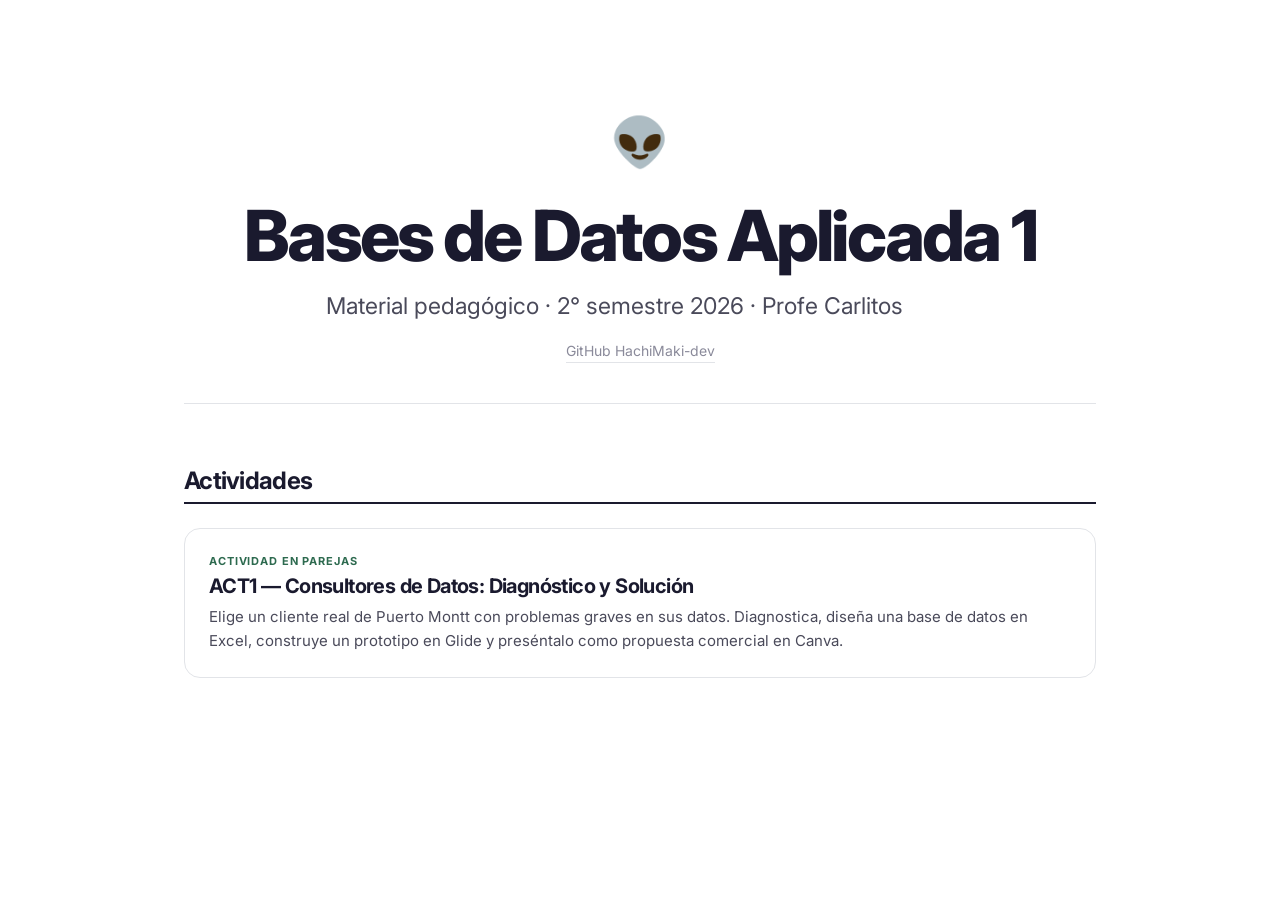
==== index.html @ 8f4d3ff5 "plataforma" ====
<!DOCTYPE html>
<html lang="es">
<head>
  <meta charset="UTF-8">
  <meta name="viewport" content="width=device-width, initial-scale=1.0">
  <title>Plataforma Docente — Bases de Datos Aplicada 1 · Profe Carlitos</title>
  <meta name="description" content="Material pedagógico para Bases de Datos Aplicada 1 — Profe Carlitos (HachiMaki-dev)">
  <link rel="stylesheet" href="shared/fonts.css">
  <link rel="stylesheet" href="shared/styles.css">
</head>
<body>
  <div class="portal-container">
    <header class="portal-header">
      <div class="alien">👽</div>
      <h1>Bases de Datos Aplicada 1</h1>
      <p class="lead">Material pedagógico · 2° semestre 2026 · Profe Carlitos</p>
      <div class="portal-links">
        <a href="https://github.com/hachimaki-dev" target="_blank">GitHub HachiMaki-dev</a>
      </div>
    </header>

    <section class="unit-section">
      <h2>Actividades</h2>

      <a href="contenidos/actividades/ACT1_Consultores_de_Datos.html" class="content-card">
        <div class="cc-type guia">Actividad en parejas</div>
        <h3>ACT1 — Consultores de Datos: Diagnóstico y Solución</h3>
        <p>Elige un cliente real de Puerto Montt con problemas graves en sus datos. Diagnostica, diseña una base de datos en Excel, construye un prototipo en Glide y preséntalo como propuesta comercial en Canva.</p>
      </a>
    </section>
  </div>
</body>
</html>
---- shared/fonts.css ----
/* ==========================================================
   FONTS — Plataforma Docente · Profe Carlitos
   Tipografía Inter desde Google Fonts.
   Importar este archivo ANTES de styles.css.
   ========================================================== */

@import url('https://fonts.googleapis.com/css2?family=Inter:wght@400;500;600;700;800;900&display=swap');
@import url('https://fonts.googleapis.com/css2?family=JetBrains+Mono:wght@400;500;700&display=swap');
---- shared/styles.css ----
/* ==========================================================
   DESIGN SYSTEM — Plataforma Docente · Profe Carlitos
   
   Paleta: fondo blanco, texto negro, acentos pastel.
   Este archivo define TODOS los tokens y componentes
   reutilizables del proyecto.
   ========================================================== */

/* --- TOKENS ------------------------------------------------ */
:root {
  /* Colores base */
  --bg:       #FFFFFF;
  --bg-soft:  #F8F9FA;
  --bg-muted: #F1F3F5;
  --ink:      #1A1A2E;
  --ink-soft: #4A4A5A;
  --ink-muted:#8A8A9A;
  --line:     #E2E4E8;

  /* Pastel accent palette */
  --pastel-lavanda:  #E8E0F0;
  --pastel-menta:    #D4EDDA;
  --pastel-durazno:  #FCE4CC;
  --pastel-celeste:  #D6EAF8;
  --pastel-rosa:     #F5D5E0;
  --pastel-amarillo: #FFF9DB;

  /* Accent darks (for text on pastel backgrounds) */
  --accent-lavanda:  #6C5B8A;
  --accent-menta:    #2D6A4F;
  --accent-durazno:  #A0522D;
  --accent-celeste:  #2471A3;
  --accent-rosa:     #A0415D;
  --accent-amarillo: #8B7E00;

  /* Feedback */
  --correct:     #D4EDDA;
  --correct-ink: #155724;
  --incorrect:   #F8D7DA;
  --incorrect-ink:#721C24;
  --hint-bg:     #FFF9DB;
  --hint-ink:    #856404;

  /* DUA levels */
  --level-base:       #D4EDDA;
  --level-base-ink:   #155724;
  --level-inter:      #D6EAF8;
  --level-inter-ink:  #1A5276;
  --level-avanzado:      #E8E0F0;
  --level-avanzado-ink:  #4A235A;

  /* Typography */
  --font-body: 'Inter', system-ui, -apple-system, sans-serif;
  --font-mono: 'JetBrains Mono', 'SFMono-Regular', Consolas, monospace;

  /* Spacing scale */
  --sp-xs: 4px;
  --sp-sm: 8px;
  --sp-md: 16px;
  --sp-lg: 24px;
  --sp-xl: 40px;
  --sp-2xl: 64px;

  /* Radii */
  --radius-sm: 6px;
  --radius-md: 12px;
  --radius-lg: 16px;
  --radius-xl: 20px;
}

/* --- RESET ------------------------------------------------- */
*, *::before, *::after { box-sizing: border-box; }
html, body { margin: 0; padding: 0; }
body {
  font-family: var(--font-body);
  background: var(--bg);
  color: var(--ink);
  line-height: 1.6;
  -webkit-font-smoothing: antialiased;
}

/* --- TYPOGRAPHY -------------------------------------------- */
h1, h2, h3, h4 { margin: 0 0 var(--sp-md); line-height: 1.1; letter-spacing: -0.03em; }
h1 { font-size: clamp(38px, 5.5vw, 72px); font-weight: 800; letter-spacing: -0.04em; }
h2 { font-size: clamp(30px, 4vw, 54px); font-weight: 700; }
h3 { font-size: clamp(22px, 2.5vw, 32px); font-weight: 700; }
h4 { font-size: 20px; font-weight: 700; }
p { margin: 0 0 var(--sp-md); max-width: 880px; }
li { max-width: 880px; }

.lead {
  font-size: clamp(19px, 1.8vw, 26px);
  line-height: 1.45;
  color: var(--ink-soft);
  max-width: 860px;
}

.small { font-size: 14px !important; color: var(--ink-muted) !important; }

code {
  font-family: var(--font-mono);
  font-size: 0.9em;
  background: var(--bg-muted);
  padding: 2px 6px;
  border-radius: var(--radius-sm);
}

/* --- SLIDE LAYOUT ------------------------------------------ */
.app { height: 100vh; display: flex; flex-direction: column; overflow: hidden; }

.topbar {
  height: 64px;
  border-bottom: 1px solid var(--line);
  background: rgba(255,255,255,0.96);
  display: flex;
  align-items: center;
  justify-content: space-between;
  padding: 0 32px;
  position: relative;
  z-index: 10;
  backdrop-filter: blur(8px);
}

.topbar-brand {
  font-size: 13px;
  font-weight: 800;
  letter-spacing: 0.08em;
  text-transform: uppercase;
  display: flex;
  align-items: center;
  gap: 8px;
}

.topbar-brand .alien { font-size: 20px; }

.topbar-counter {
  font-size: 13px;
  color: var(--ink-muted);
  font-weight: 600;
  font-variant-numeric: tabular-nums;
}

.progress-bar {
  position: absolute;
  left: 0;
  bottom: -1px;
  height: 3px;
  background: var(--ink);
  transition: width 0.35s ease;
  border-radius: 0 2px 2px 0;
}

/* --- SLIDES ------------------------------------------------ */
.slide-area { flex: 1; position: relative; overflow: hidden; }

.slide {
  height: 100%;
  width: 100%;
  padding: 48px 8vw 60px;
  display: flex;
  flex-direction: column;
  justify-content: center;
  overflow-y: auto;
  animation: fadeSlide 0.3s ease;
}

@keyframes fadeSlide {
  from { opacity: 0; transform: translateY(12px); }
  to   { opacity: 1; transform: translateY(0); }
}

.kicker {
  font-size: 13px;
  letter-spacing: 0.1em;
  text-transform: uppercase;
  color: var(--ink-muted);
  margin-bottom: var(--sp-md);
  font-weight: 700;
}

/* --- CONTROLS ---------------------------------------------- */
.controls-bar {
  height: 56px;
  border-top: 1px solid var(--line);
  background: var(--bg);
  display: flex;
  align-items: center;
  justify-content: center;
  gap: 12px;
  padding: 0 16px;
}

.btn {
  border: 1px solid var(--line);
  background: var(--bg);
  border-radius: var(--radius-sm);
  padding: 8px 16px;
  cursor: pointer;
  font-weight: 650;
  font-family: var(--font-body);
  font-size: 14px;
  transition: background 0.15s, border-color 0.15s;
  color: var(--ink);
}
.btn:hover { background: var(--bg-muted); border-color: #ccc; }
.btn:active { background: var(--bg-soft); }

.dots { display: flex; gap: 5px; margin: 0 8px; flex-wrap: wrap; justify-content: center; }
.dot {
  width: 8px; height: 8px;
  border-radius: 50%;
  background: var(--line);
  cursor: pointer;
  transition: background 0.2s, transform 0.2s;
}
.dot:hover { background: var(--ink-muted); transform: scale(1.3); }
.dot.active { background: var(--ink); transform: scale(1.2); }

/* --- CARDS ------------------------------------------------- */
.grid { display: grid; grid-template-columns: repeat(2, 1fr); gap: var(--sp-md); max-width: 1050px; }
.grid-3 { grid-template-columns: repeat(3, 1fr); }

.card {
  background: var(--bg);
  border: 1px solid var(--line);
  border-radius: var(--radius-lg);
  padding: var(--sp-lg);
  transition: box-shadow 0.2s;
}
.card:hover { box-shadow: 0 2px 12px rgba(0,0,0,0.06); }
.card strong { display: block; margin-bottom: var(--sp-sm); font-size: 17px; }
.card p { font-size: 16px; margin: 0; color: var(--ink-soft); }

/* Pastel card variants */
.card-lavanda  { background: var(--pastel-lavanda); border-color: transparent; }
.card-menta    { background: var(--pastel-menta); border-color: transparent; }
.card-durazno  { background: var(--pastel-durazno); border-color: transparent; }
.card-celeste  { background: var(--pastel-celeste); border-color: transparent; }
.card-rosa     { background: var(--pastel-rosa); border-color: transparent; }
.card-amarillo { background: var(--pastel-amarillo); border-color: transparent; }

/* --- CODE BLOCKS ------------------------------------------- */
.code-block {
  display: block;
  margin: var(--sp-md) 0;
  background: #1E1E2E;
  color: #CDD6F4;
  border-radius: var(--radius-md);
  padding: 20px 24px;
  font-family: var(--font-mono);
  font-size: 15px;
  line-height: 1.6;
  white-space: pre;
  overflow-x: auto;
  max-width: 1000px;
  tab-size: 4;
  position: relative;
}
.code-block code {
  font-family: inherit;
  background: none;
  padding: 0;
  font-size: inherit;
}
.code-block .lang-label {
  position: absolute;
  top: 8px;
  right: 12px;
  font-size: 11px;
  color: #7F849C;
  font-weight: 600;
  text-transform: uppercase;
  letter-spacing: 0.05em;
}

/* Highlight.js overrides for Catppuccin Mocha feel */
.code-block .hljs-keyword  { color: #CBA6F7; }
.code-block .hljs-type,
.code-block .hljs-built_in  { color: #F9E2AF; }
.code-block .hljs-string    { color: #A6E3A1; }
.code-block .hljs-number    { color: #FAB387; }
.code-block .hljs-comment   { color: #6C7086; font-style: italic; }
.code-block .hljs-title     { color: #89B4FA; }
.code-block .hljs-params    { color: #EBA0AC; }
.code-block .hljs-attr      { color: #89DCEB; }
.code-block .hljs-literal   { color: #FAB387; }

/* Inline highlight in code */
.hl { color: #F38BA8; font-weight: 700; }

/* --- RULE / CALLOUT ---------------------------------------- */
.rule {
  border-left: 3px solid var(--ink);
  padding: var(--sp-xs) 0 var(--sp-xs) var(--sp-lg);
  margin: var(--sp-md) 0;
  max-width: 880px;
}
.rule p { margin: 0; }

.callout {
  padding: var(--sp-md) var(--sp-lg);
  border-radius: var(--radius-md);
  margin: var(--sp-md) 0;
  max-width: 900px;
}
.callout-menta    { background: var(--pastel-menta); color: var(--accent-menta); }
.callout-celeste  { background: var(--pastel-celeste); color: var(--accent-celeste); }
.callout-durazno  { background: var(--pastel-durazno); color: var(--accent-durazno); }
.callout-lavanda  { background: var(--pastel-lavanda); color: var(--accent-lavanda); }
.callout-rosa     { background: var(--pastel-rosa); color: var(--accent-rosa); }
.callout-amarillo { background: var(--pastel-amarillo); color: var(--accent-amarillo); }

/* --- TAGS -------------------------------------------------- */
.tag {
  display: inline-block;
  border-radius: 999px;
  padding: 5px 12px;
  font-size: 12px;
  font-weight: 700;
  letter-spacing: 0.04em;
  margin: 3px 3px 3px 0;
}
.tag-base     { background: var(--level-base); color: var(--level-base-ink); }
.tag-inter    { background: var(--level-inter); color: var(--level-inter-ink); }
.tag-avanzado { background: var(--level-avanzado); color: var(--level-avanzado-ink); }

/* --- EXERCISE LAYOUT --------------------------------------- */
.exercise {
  display: grid;
  grid-template-columns: 120px 1fr;
  gap: var(--sp-lg);
  max-width: 1000px;
  align-items: start;
}
.exercise-num {
  font-size: 56px;
  font-weight: 900;
  letter-spacing: -0.05em;
  color: var(--ink);
}

/* --- ACTIVITY COMPONENTS ----------------------------------- */
.activity-container {
  max-width: 900px;
  margin: var(--sp-md) 0;
}

.question-block {
  background: var(--bg);
  border: 1px solid var(--line);
  border-radius: var(--radius-lg);
  padding: var(--sp-lg);
  margin-bottom: var(--sp-md);
  transition: border-color 0.3s;
}
.question-block.correct { border-color: var(--correct-ink); background: var(--correct); }
.question-block.incorrect { border-color: var(--incorrect-ink); background: var(--incorrect); }

.question-block p { font-size: 16px; margin: 0 0 var(--sp-sm); }
.question-block .q-label {
  font-weight: 700;
  font-size: 14px;
  color: var(--ink-muted);
  margin-bottom: var(--sp-sm);
  display: block;
}

/* Option buttons */
.option-list { list-style: none; padding: 0; margin: var(--sp-sm) 0; }
.option-item {
  display: flex;
  align-items: center;
  gap: var(--sp-sm);
  padding: 10px 14px;
  margin-bottom: 6px;
  border: 1px solid var(--line);
  border-radius: var(--radius-sm);
  cursor: pointer;
  font-size: 15px;
  transition: background 0.15s, border-color 0.15s;
}
.option-item:hover { background: var(--bg-muted); }
.option-item.selected { border-color: var(--ink); background: var(--bg-soft); font-weight: 600; }
.option-item.correct-answer { border-color: var(--correct-ink); background: var(--correct); }
.option-item.wrong-answer { border-color: var(--incorrect-ink); background: var(--incorrect); }

/* Feedback */
.feedback {
  padding: var(--sp-sm) var(--sp-md);
  border-radius: var(--radius-sm);
  font-size: 14px;
  font-weight: 500;
  margin-top: var(--sp-sm);
  display: none;
}
.feedback.show { display: block; }
.feedback.correct { background: var(--correct); color: var(--correct-ink); }
.feedback.incorrect { background: var(--incorrect); color: var(--incorrect-ink); }

/* Hint button */
.hint-btn {
  background: var(--hint-bg);
  color: var(--hint-ink);
  border: 1px solid #FCEDB5;
  border-radius: var(--radius-sm);
  padding: 6px 14px;
  font-size: 13px;
  font-weight: 600;
  cursor: pointer;
  font-family: var(--font-body);
  margin-top: var(--sp-sm);
}
.hint-btn:hover { background: #FEF3C7; }

.hint-text {
  padding: var(--sp-sm) var(--sp-md);
  background: var(--hint-bg);
  border-radius: var(--radius-sm);
  font-size: 14px;
  color: var(--hint-ink);
  margin-top: var(--sp-sm);
  display: none;
}
.hint-text.show { display: block; }

/* Check button */
.check-btn {
  background: var(--ink);
  color: var(--bg);
  border: none;
  border-radius: var(--radius-sm);
  padding: 10px 20px;
  font-size: 14px;
  font-weight: 700;
  cursor: pointer;
  font-family: var(--font-body);
  margin-top: var(--sp-md);
  transition: opacity 0.15s;
}
.check-btn:hover { opacity: 0.85; }
.check-btn:disabled { opacity: 0.4; cursor: default; }

/* --- MATCHING / PAREADOS ----------------------------------- */
.matching-container { max-width: 900px; }
.matching-grid {
  display: grid;
  grid-template-columns: 1fr 1fr;
  gap: var(--sp-md);
}
.matching-item {
  padding: 12px 16px;
  border: 1px solid var(--line);
  border-radius: var(--radius-sm);
  font-size: 15px;
  cursor: pointer;
  transition: background 0.15s, border-color 0.15s;
  text-align: center;
}
.matching-item:hover { background: var(--bg-muted); }
.matching-item.selected { border-color: var(--ink); background: var(--pastel-celeste); font-weight: 600; }
.matching-item.matched { background: var(--correct); border-color: var(--correct-ink); cursor: default; }
.matching-item.wrong { background: var(--incorrect); border-color: var(--incorrect-ink); }

/* --- CODE FILL / COMPLETE ---------------------------------- */
.code-fill {
  background: #1E1E2E;
  border-radius: var(--radius-md);
  padding: 20px 24px;
  font-family: var(--font-mono);
  font-size: 15px;
  line-height: 1.6;
  color: #CDD6F4;
  max-width: 1000px;
  margin: var(--sp-md) 0;
  white-space: pre;
  overflow-x: auto;
}
.code-fill input {
  font-family: var(--font-mono);
  font-size: 14px;
  background: #313244;
  color: #F38BA8;
  border: 1px dashed #585B70;
  border-radius: 4px;
  padding: 2px 8px;
  min-width: 120px;
  outline: none;
}
.code-fill input:focus { border-color: #89B4FA; background: #45475A; }
.code-fill input.correct { border-color: #A6E3A1; color: #A6E3A1; background: #1E3A2F; }
.code-fill input.incorrect { border-color: #F38BA8; color: #F38BA8; background: #3A1E2E; }

/* --- WORD SEARCH (SOPA DE LETRAS) -------------------------- */
.wordsearch-grid {
  display: inline-grid;
  gap: 2px;
  background: var(--bg-muted);
  border-radius: var(--radius-md);
  padding: var(--sp-sm);
}
.ws-cell {
  width: 38px;
  height: 38px;
  display: flex;
  align-items: center;
  justify-content: center;
  font-family: var(--font-mono);
  font-size: 16px;
  font-weight: 600;
  background: var(--bg);
  border-radius: 4px;
  cursor: pointer;
  user-select: none;
  transition: background 0.12s, color 0.12s;
}
.ws-cell:hover { background: var(--pastel-celeste); }
.ws-cell.selected { background: var(--pastel-lavanda); color: var(--accent-lavanda); }
.ws-cell.found { background: var(--pastel-menta); color: var(--accent-menta); font-weight: 800; }

.ws-wordlist {
  display: flex;
  flex-wrap: wrap;
  gap: var(--sp-sm);
  margin-top: var(--sp-md);
}
.ws-word {
  padding: 4px 12px;
  border-radius: 999px;
  font-size: 14px;
  font-weight: 600;
  background: var(--bg-muted);
  color: var(--ink-soft);
}
.ws-word.found {
  background: var(--pastel-menta);
  color: var(--accent-menta);
  text-decoration: line-through;
}

/* --- CROSSWORD (CRUCIGRAMA) -------------------------------- */
.crossword-grid {
  display: inline-grid;
  gap: 2px;
  background: var(--ink);
  padding: 2px;
  border-radius: var(--radius-sm);
}
.cw-cell {
  width: 36px;
  height: 36px;
  position: relative;
}
.cw-cell input {
  width: 100%;
  height: 100%;
  text-align: center;
  font-family: var(--font-mono);
  font-size: 16px;
  font-weight: 700;
  text-transform: uppercase;
  border: none;
  outline: none;
  background: var(--bg);
}
.cw-cell input:focus { background: var(--pastel-celeste); }
.cw-cell input.correct { background: var(--pastel-menta); }
.cw-cell input.incorrect { background: var(--pastel-rosa); }
.cw-cell .cw-number {
  position: absolute;
  top: 1px;
  left: 3px;
  font-size: 9px;
  font-weight: 700;
  color: var(--ink-muted);
  pointer-events: none;
}
.cw-black { background: var(--ink); }

.cw-clues {
  display: grid;
  grid-template-columns: 1fr 1fr;
  gap: var(--sp-lg);
  margin-top: var(--sp-md);
  max-width: 900px;
}
.cw-clues h4 { font-size: 16px; margin-bottom: var(--sp-sm); }
.cw-clue {
  font-size: 14px;
  margin-bottom: 6px;
  color: var(--ink-soft);
}
.cw-clue strong { color: var(--ink); }

/* --- SCORE / SUMMARY --------------------------------------- */
.score-bar {
  background: var(--bg-muted);
  border-radius: var(--radius-md);
  padding: var(--sp-md) var(--sp-lg);
  margin: var(--sp-lg) 0;
  max-width: 600px;
  display: flex;
  align-items: center;
  gap: var(--sp-lg);
}
.score-number {
  font-size: 42px;
  font-weight: 900;
  letter-spacing: -0.04em;
}
.score-label {
  font-size: 15px;
  color: var(--ink-soft);
}

/* --- RESPONSIVE -------------------------------------------- */
@media (max-width: 760px) {
  .topbar { padding: 0 16px; }
  .slide { padding: 32px 20px 44px; }
  .grid { grid-template-columns: 1fr; }
  .grid-3 { grid-template-columns: 1fr; }
  .exercise { grid-template-columns: 1fr; gap: var(--sp-xs); }
  .exercise-num { font-size: 40px; }
  .code-block { font-size: 13px; padding: 14px 16px; }
  .matching-grid { grid-template-columns: 1fr; }
  .cw-clues { grid-template-columns: 1fr; }
  .ws-cell { width: 32px; height: 32px; font-size: 14px; }
}

/* --- PORTAL (index.html) ----------------------------------- */
.portal-container {
  max-width: 960px;
  margin: 0 auto;
  padding: var(--sp-xl) var(--sp-lg);
}
.portal-header {
  text-align: center;
  margin-bottom: var(--sp-2xl);
  padding: var(--sp-2xl) 0 var(--sp-xl);
  border-bottom: 1px solid var(--line);
}
.portal-header .alien { font-size: 48px; }
.portal-header h1 { margin-top: var(--sp-md); }
.portal-links {
  display: flex;
  gap: var(--sp-sm);
  justify-content: center;
  margin-top: var(--sp-md);
}
.portal-links a {
  color: var(--ink-muted);
  font-size: 14px;
  text-decoration: none;
  border-bottom: 1px solid var(--line);
}
.portal-links a:hover { color: var(--ink); border-color: var(--ink); }

.unit-section {
  margin-bottom: var(--sp-2xl);
}
.unit-section h2 {
  font-size: 24px;
  margin-bottom: var(--sp-lg);
  padding-bottom: var(--sp-sm);
  border-bottom: 2px solid var(--ink);
}

.content-card {
  display: block;
  text-decoration: none;
  color: var(--ink);
  background: var(--bg);
  border: 1px solid var(--line);
  border-radius: var(--radius-lg);
  padding: var(--sp-lg);
  margin-bottom: var(--sp-md);
  transition: box-shadow 0.2s, border-color 0.2s, transform 0.15s;
}
.content-card:hover {
  box-shadow: 0 4px 16px rgba(0,0,0,0.08);
  border-color: #ccc;
  transform: translateY(-2px);
}
.content-card .cc-type {
  font-size: 11px;
  font-weight: 700;
  text-transform: uppercase;
  letter-spacing: 0.08em;
  margin-bottom: var(--sp-xs);
}
.content-card .cc-type.ppt { color: var(--accent-lavanda); }
.content-card .cc-type.guia { color: var(--accent-menta); }
.content-card .cc-type.ejercicio { color: var(--accent-durazno); }

.content-card h3 {
  font-size: 20px;
  margin-bottom: var(--sp-sm);
}
.content-card p { font-size: 15px; color: var(--ink-soft); margin: 0; }

/* --- TABS FOR SECTIONS ------------------------------------- */
.section-tabs {
  display: flex;
  gap: 0;
  margin-bottom: var(--sp-md);
  border-bottom: 2px solid var(--line);
}
.section-tab {
  padding: 10px 20px;
  cursor: pointer;
  font-size: 14px;
  font-weight: 600;
  color: var(--ink-muted);
  border-bottom: 2px solid transparent;
  margin-bottom: -2px;
  transition: color 0.15s, border-color 0.15s;
  background: none;
  border-top: none;
  border-left: none;
  border-right: none;
  font-family: var(--font-body);
}
.section-tab:hover { color: var(--ink); }
.section-tab.active {
  color: var(--ink);
  border-bottom-color: var(--ink);
}

/* --- STEP-BY-STEP GUIDE ------------------------------------ */
.step-block {
  border: 1px solid var(--line);
  border-radius: var(--radius-lg);
  padding: var(--sp-lg);
  margin-bottom: var(--sp-md);
  max-width: 920px;
}
.step-header {
  display: flex;
  align-items: center;
  gap: var(--sp-md);
  margin-bottom: var(--sp-md);
}
.step-number {
  width: 36px;
  height: 36px;
  border-radius: 50%;
  background: var(--ink);
  color: var(--bg);
  display: flex;
  align-items: center;
  justify-content: center;
  font-size: 16px;
  font-weight: 800;
  flex-shrink: 0;
}
.step-title { font-size: 18px; font-weight: 700; }
.step-check {
  display: flex;
  align-items: center;
  gap: var(--sp-sm);
  margin-top: var(--sp-md);
  padding-top: var(--sp-sm);
  border-top: 1px solid var(--line);
  font-size: 14px;
  color: var(--ink-soft);
}
.step-check input[type="checkbox"] {
  width: 18px;
  height: 18px;
  accent-color: var(--accent-menta);
}

/* --- PRINT ------------------------------------------------- */
@media print {
  .topbar, .controls-bar { display: none; }
  .slide { page-break-after: always; height: auto; padding: 20px; }
}
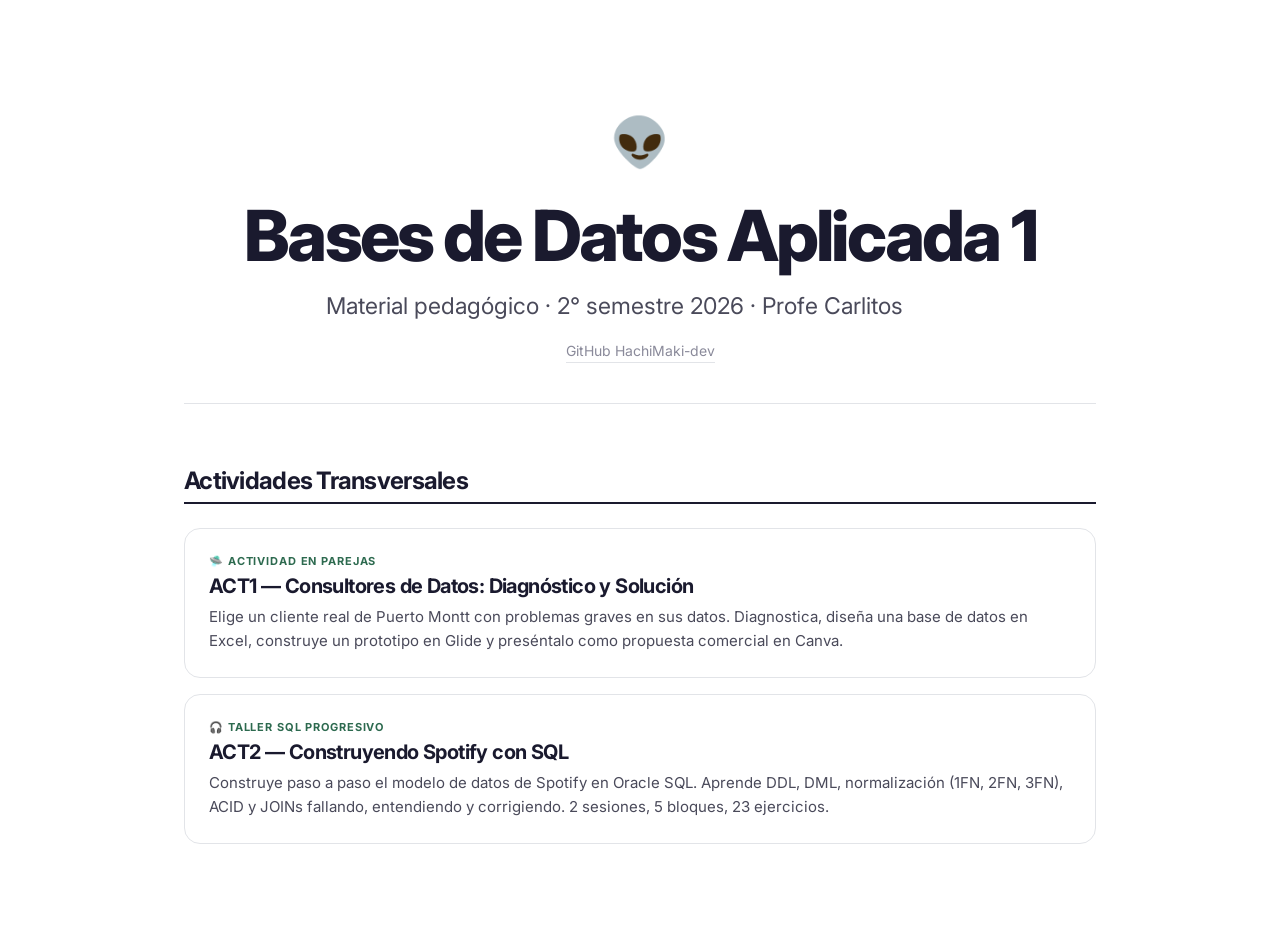
==== commit b68e2b8f: "actividad normalizacion 3FN, sql" ====
--- a/index.html
+++ b/index.html
@@ -19,13 +19,20 @@
       </div>
     </header>
 
+    <!-- ACTIVIDADES TRANSVERSALES -->
     <section class="unit-section">
-      <h2>Actividades</h2>
+      <h2>Actividades Transversales</h2>
 
       <a href="contenidos/actividades/ACT1_Consultores_de_Datos.html" class="content-card">
-        <div class="cc-type guia">Actividad en parejas</div>
+        <div class="cc-type guia">🛸 Actividad en parejas</div>
         <h3>ACT1 — Consultores de Datos: Diagnóstico y Solución</h3>
         <p>Elige un cliente real de Puerto Montt con problemas graves en sus datos. Diagnostica, diseña una base de datos en Excel, construye un prototipo en Glide y preséntalo como propuesta comercial en Canva.</p>
+      </a>
+
+      <a href="contenidos/actividades/ACT2_Taller_SQL_Spotify.html" class="content-card">
+        <div class="cc-type guia">🎧 Taller SQL Progresivo</div>
+        <h3>ACT2 — Construyendo Spotify con SQL</h3>
+        <p>Construye paso a paso el modelo de datos de Spotify en Oracle SQL. Aprende DDL, DML, normalización (1FN, 2FN, 3FN), ACID y JOINs fallando, entendiendo y corrigiendo. 2 sesiones, 5 bloques, 23 ejercicios.</p>
       </a>
     </section>
   </div>
--- a/shared/styles.css
+++ b/shared/styles.css
@@ -310,6 +310,67 @@
 .callout-rosa     { background: var(--pastel-rosa); color: var(--accent-rosa); }
 .callout-amarillo { background: var(--pastel-amarillo); color: var(--accent-amarillo); }
 
+/* --- ENGINE ACCORDION (Diferencias entre motores) ---------- */
+.engine-tip {
+  border: 1px solid var(--line);
+  border-radius: var(--radius-md);
+  background: var(--bg-soft);
+  margin: var(--sp-md) 0;
+  max-width: 900px;
+  overflow: hidden;
+  transition: border-color 0.2s, box-shadow 0.2s;
+}
+.engine-tip[open] {
+  border-color: var(--ink-soft);
+  box-shadow: 0 2px 8px rgba(0,0,0,0.04);
+}
+.engine-tip summary {
+  padding: 10px 16px;
+  font-weight: 600;
+  font-size: 13px;
+  color: var(--ink-soft);
+  cursor: pointer;
+  background: var(--bg-muted);
+  list-style: none;
+  display: flex;
+  align-items: center;
+  gap: var(--sp-sm);
+  user-select: none;
+  transition: background 0.15s, color 0.15s;
+}
+.engine-tip summary:hover {
+  background: var(--line);
+  color: var(--ink);
+}
+.engine-tip summary::-webkit-details-marker {
+  display: none;
+}
+.engine-tip summary::before {
+  content: '⚙️';
+  font-size: 14px;
+}
+.engine-tip summary::after {
+  content: '▾';
+  margin-left: auto;
+  font-size: 13px;
+  font-weight: 700;
+  transition: transform 0.2s;
+}
+.engine-tip[open] summary::after {
+  transform: rotate(180deg);
+}
+.engine-tip-content {
+  padding: var(--sp-md) var(--sp-lg);
+  font-size: 14px;
+  line-height: 1.6;
+  border-top: 1px solid var(--line);
+  background: var(--bg);
+}
+.engine-tip-content p:last-child {
+  margin-bottom: 0;
+}
+
+
 /* --- TAGS -------------------------------------------------- */
 .tag {
   display: inline-block;
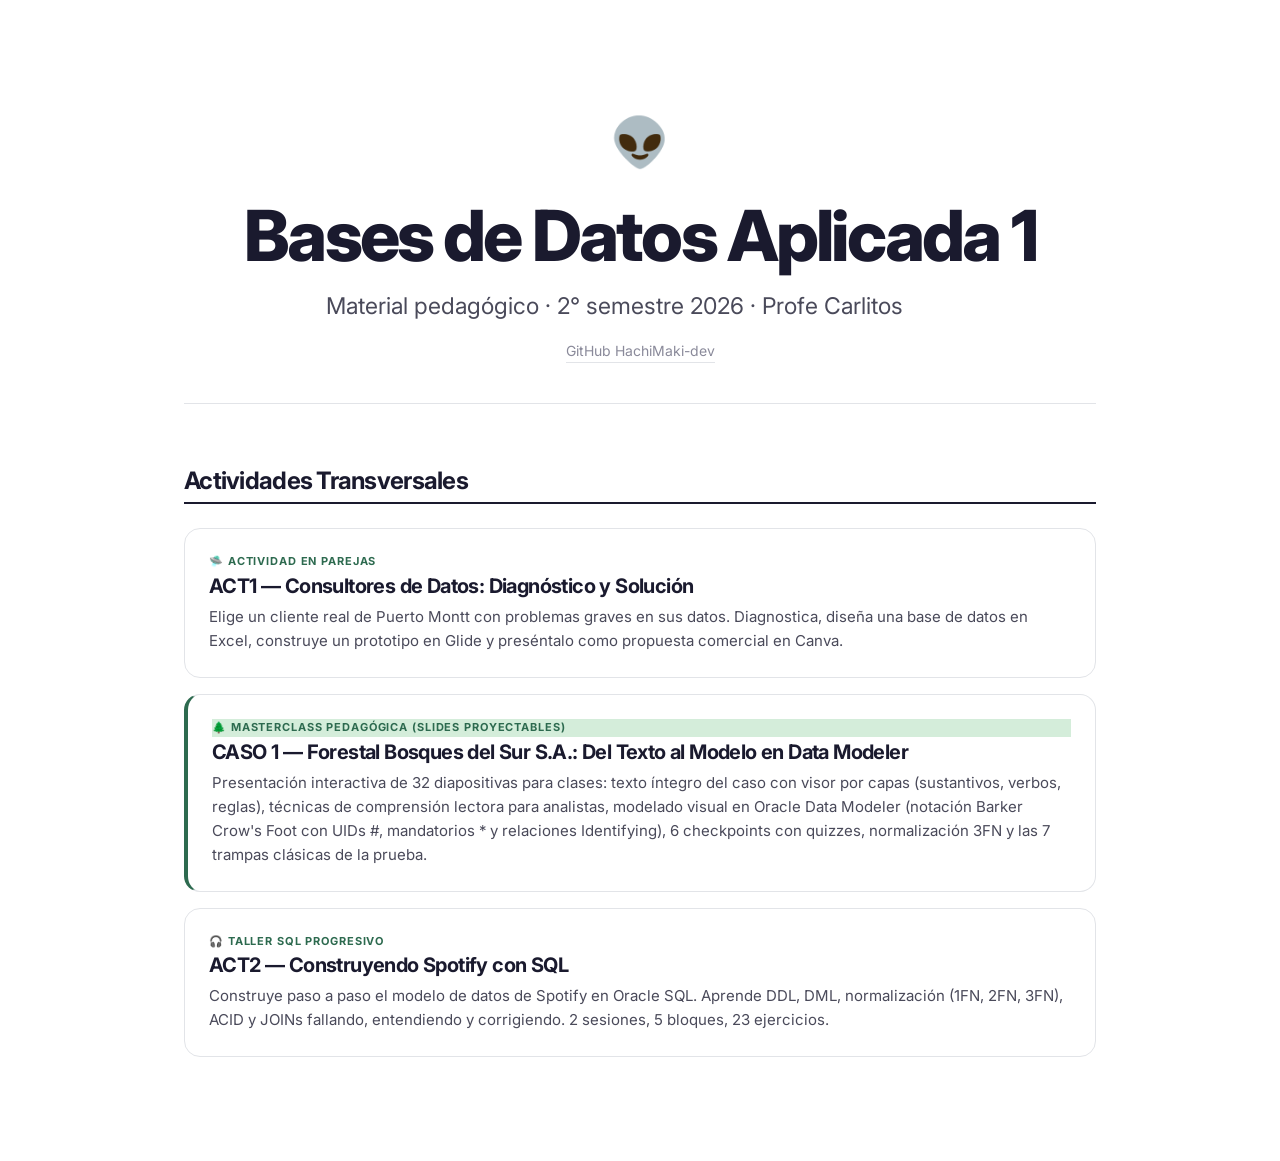
==== commit 41da9375: "caso predio" ====
--- a/index.html
+++ b/index.html
@@ -29,6 +29,12 @@
         <p>Elige un cliente real de Puerto Montt con problemas graves en sus datos. Diagnostica, diseña una base de datos en Excel, construye un prototipo en Glide y preséntalo como propuesta comercial en Canva.</p>
       </a>
 
+      <a href="contenidos/actividades/SLIDES_Caso_Forestal_Bosques_del_Sur.html" class="content-card" style="border-left: 4px solid var(--accent-menta);">
+        <div class="cc-type guia" style="background: var(--pastel-menta); color: var(--accent-menta);">🌲 Masterclass Pedagógica (Slides Proyectables)</div>
+        <h3>CASO 1 — Forestal Bosques del Sur S.A.: Del Texto al Modelo en Data Modeler</h3>
+        <p>Presentación interactiva de 32 diapositivas para clases: texto íntegro del caso con visor por capas (sustantivos, verbos, reglas), técnicas de comprensión lectora para analistas, modelado visual en Oracle Data Modeler (notación Barker Crow's Foot con UIDs #, mandatorios * y relaciones Identifying), 6 checkpoints con quizzes, normalización 3FN y las 7 trampas clásicas de la prueba.</p>
+      </a>
+
       <a href="contenidos/actividades/ACT2_Taller_SQL_Spotify.html" class="content-card">
         <div class="cc-type guia">🎧 Taller SQL Progresivo</div>
         <h3>ACT2 — Construyendo Spotify con SQL</h3>
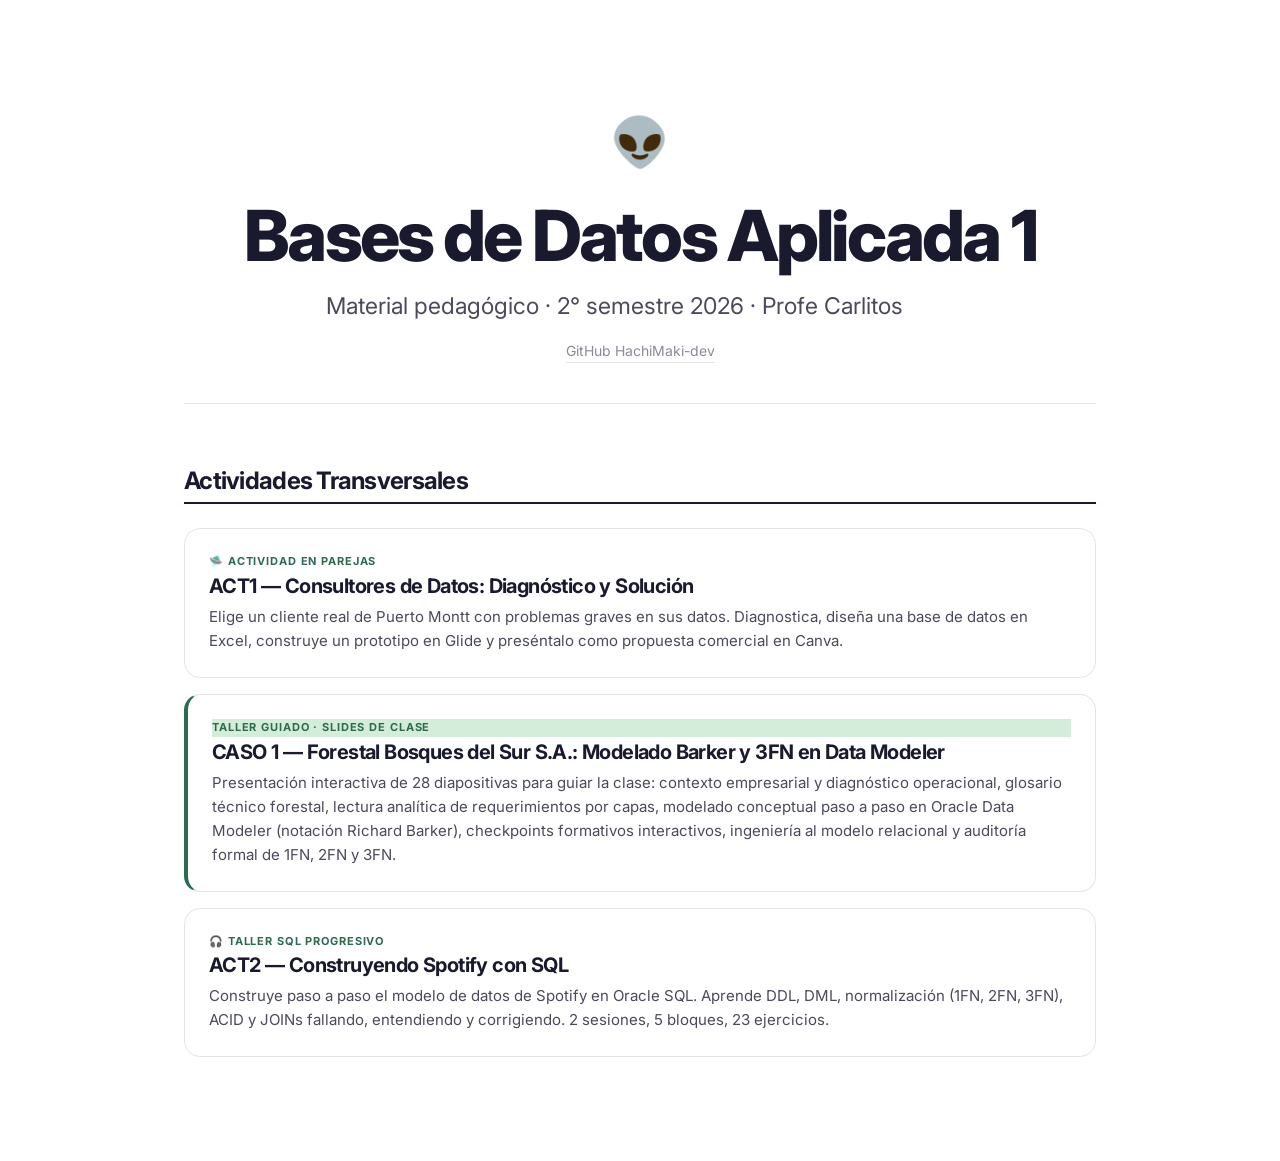
==== commit 1429f6de: "forestal" ====
--- a/index.html
+++ b/index.html
@@ -30,9 +30,9 @@
       </a>
 
       <a href="contenidos/actividades/SLIDES_Caso_Forestal_Bosques_del_Sur.html" class="content-card" style="border-left: 4px solid var(--accent-menta);">
-        <div class="cc-type guia" style="background: var(--pastel-menta); color: var(--accent-menta);">🌲 Masterclass Pedagógica (Slides Proyectables)</div>
-        <h3>CASO 1 — Forestal Bosques del Sur S.A.: Del Texto al Modelo en Data Modeler</h3>
-        <p>Presentación interactiva de 32 diapositivas para clases: texto íntegro del caso con visor por capas (sustantivos, verbos, reglas), técnicas de comprensión lectora para analistas, modelado visual en Oracle Data Modeler (notación Barker Crow's Foot con UIDs #, mandatorios * y relaciones Identifying), 6 checkpoints con quizzes, normalización 3FN y las 7 trampas clásicas de la prueba.</p>
+        <div class="cc-type guia" style="background: var(--pastel-menta); color: var(--accent-menta);">Taller Guiado · Slides de Clase</div>
+        <h3>CASO 1 — Forestal Bosques del Sur S.A.: Modelado Barker y 3FN en Data Modeler</h3>
+        <p>Presentación interactiva de 28 diapositivas para guiar la clase: contexto empresarial y diagnóstico operacional, glosario técnico forestal, lectura analítica de requerimientos por capas, modelado conceptual paso a paso en Oracle Data Modeler (notación Richard Barker), checkpoints formativos interactivos, ingeniería al modelo relacional y auditoría formal de 1FN, 2FN y 3FN.</p>
       </a>
 
       <a href="contenidos/actividades/ACT2_Taller_SQL_Spotify.html" class="content-card">
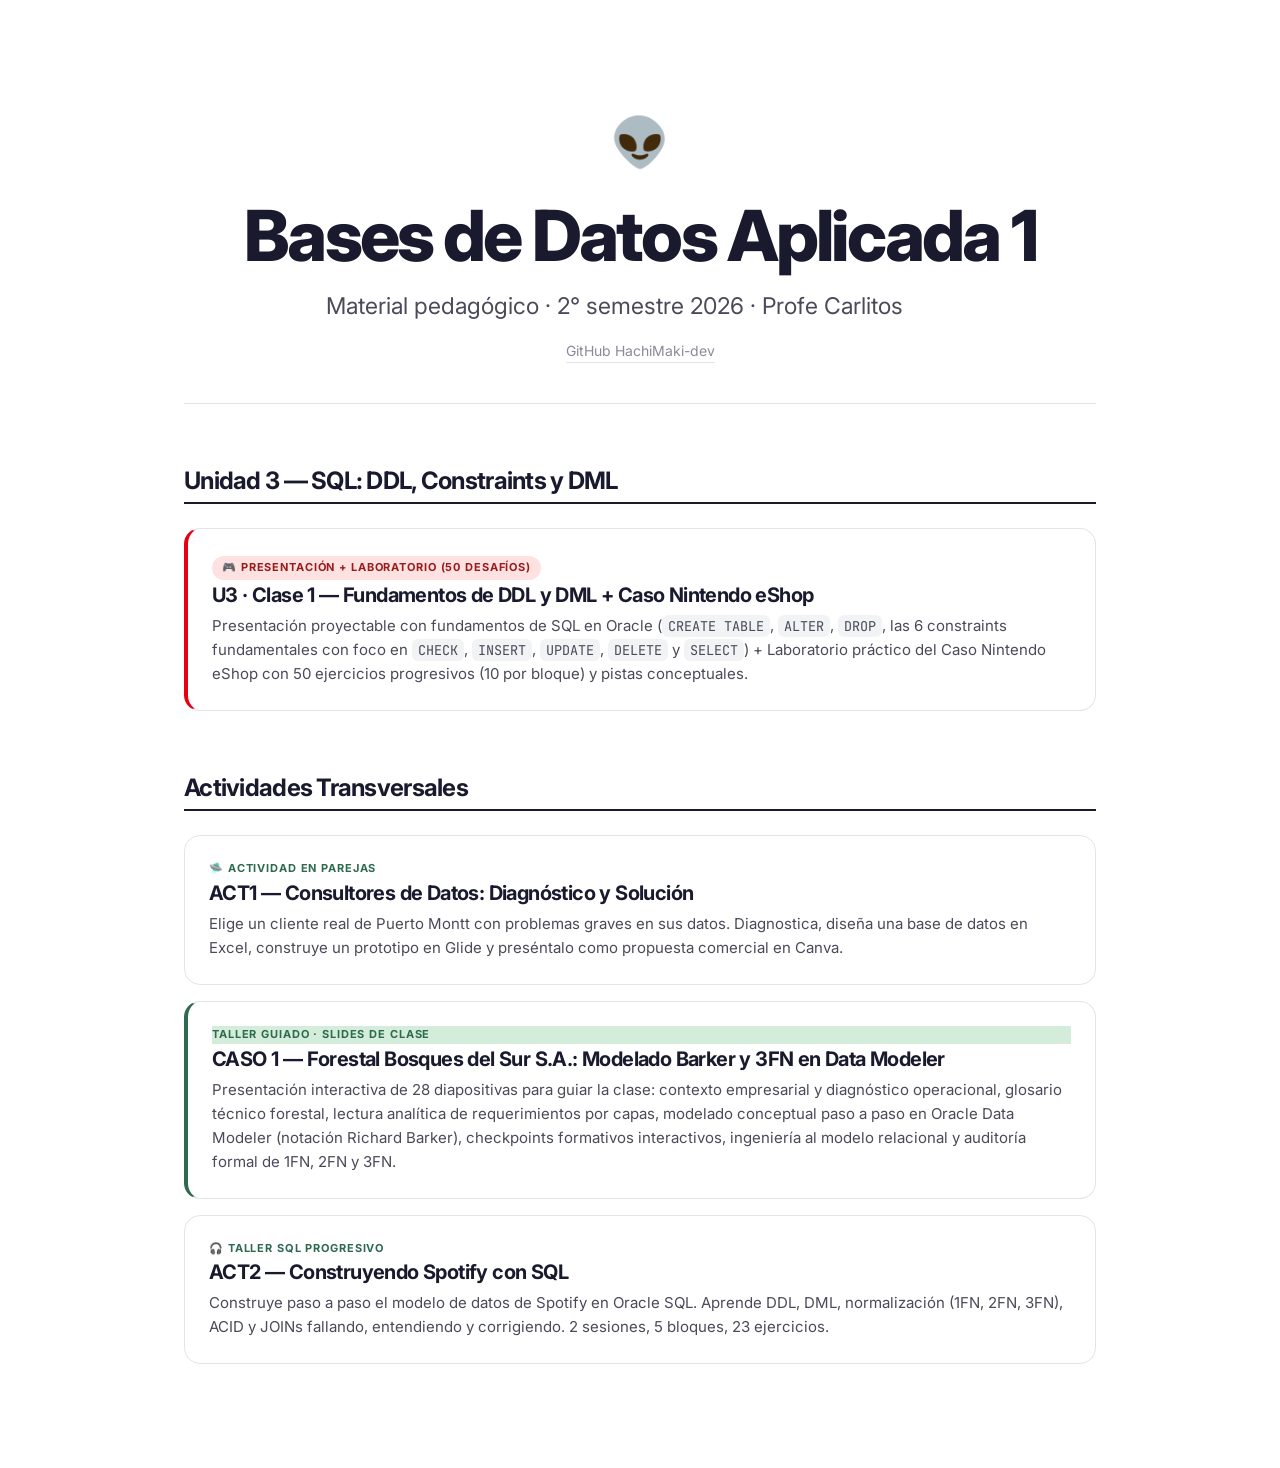
==== commit 7df90400: "EA3" ====
--- a/index.html
+++ b/index.html
@@ -18,6 +18,17 @@
         <a href="https://github.com/hachimaki-dev" target="_blank">GitHub HachiMaki-dev</a>
       </div>
     </header>
+
+    <!-- UNIDAD 3: SQL, DDL Y DML -->
+    <section class="unit-section">
+      <h2>Unidad 3 — SQL: DDL, Constraints y DML</h2>
+
+      <a href="contenidos/03_sql_apex_dashboards/U3_Clase1_DDL_DML_Nintendo.html" class="content-card" style="border-left: 4px solid #E60012;">
+        <div class="cc-type ppt" style="display: inline-block; background: #FEE2E2; color: #991B1B; padding: 3px 10px; border-radius: 999px;">🎮 Presentación + Laboratorio (50 Desafíos)</div>
+        <h3>U3 · Clase 1 — Fundamentos de DDL y DML + Caso Nintendo eShop</h3>
+        <p>Presentación proyectable con fundamentos de SQL en Oracle (<code>CREATE TABLE</code>, <code>ALTER</code>, <code>DROP</code>, las 6 constraints fundamentales con foco en <code>CHECK</code>, <code>INSERT</code>, <code>UPDATE</code>, <code>DELETE</code> y <code>SELECT</code>) + Laboratorio práctico del Caso Nintendo eShop con 50 ejercicios progresivos (10 por bloque) y pistas conceptuales.</p>
+      </a>
+    </section>
 
     <!-- ACTIVIDADES TRANSVERSALES -->
     <section class="unit-section">
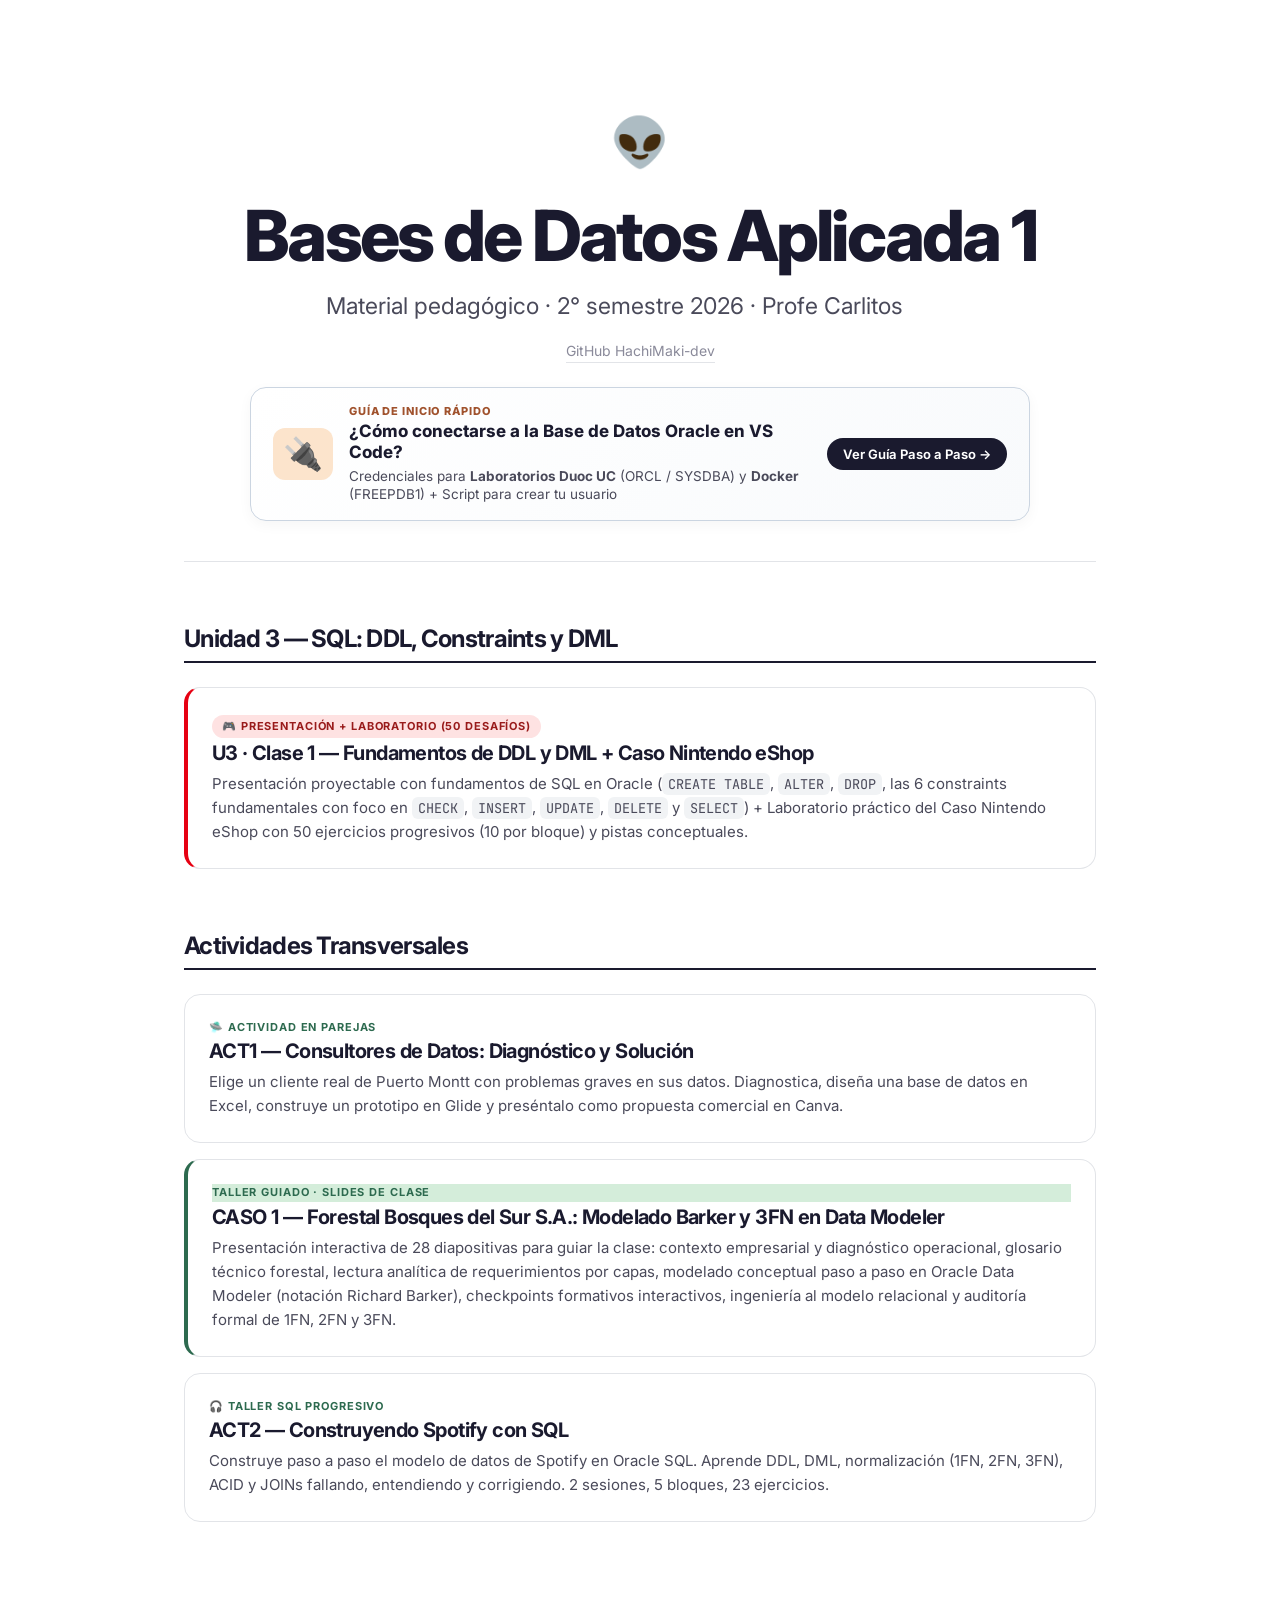
==== commit 5e3f2f23: "EA3" ====
--- a/index.html
+++ b/index.html
@@ -17,6 +17,18 @@
       <div class="portal-links">
         <a href="https://github.com/hachimaki-dev" target="_blank">GitHub HachiMaki-dev</a>
       </div>
+
+      <div class="portal-db-banner">
+        <button id="open-db-modal-btn" class="db-guide-trigger" type="button" aria-haspopup="dialog" aria-controls="db-connection-modal">
+          <div class="db-trigger-icon">🔌</div>
+          <div class="db-trigger-content">
+            <span class="db-trigger-tag">Guía de Inicio Rápido</span>
+            <span class="db-trigger-title">¿Cómo conectarse a la Base de Datos Oracle en VS Code?</span>
+            <span class="db-trigger-desc">Credenciales para <strong>Laboratorios Duoc UC</strong> (ORCL / SYSDBA) y <strong>Docker</strong> (FREEPDB1) + Script para crear tu usuario</span>
+          </div>
+          <div class="db-trigger-badge">Ver Guía Paso a Paso →</div>
+        </button>
+      </div>
     </header>
 
     <!-- UNIDAD 3: SQL, DDL Y DML -->
@@ -53,5 +65,426 @@
       </a>
     </section>
   </div>
+
+  <!-- MODAL: GUÍA DE CONEXIÓN A LA BD ORACLE -->
+  <dialog id="db-connection-modal" class="db-modal" closedby="any" aria-labelledby="db-modal-title">
+    <div class="db-modal-inner">
+      <div class="db-modal-header">
+        <div class="db-modal-title-wrap">
+          <span class="db-modal-badge">Oracle Developer Tools for VS Code</span>
+          <h2 id="db-modal-title">🔌 Guía de Conexión a Oracle Database</h2>
+          <p class="db-modal-subtitle">Configuración paso a paso para Laboratorios Duoc UC y Docker personal</p>
+        </div>
+        <button id="close-db-modal-btn" class="db-modal-close" type="button" aria-label="Cerrar modal">&times;</button>
+      </div>
+
+      <div class="db-modal-body">
+        <!-- ALERTA CRÍTICA: ADMIN PRIMERO -->
+        <div class="db-alert db-alert-warning">
+          <div class="db-alert-icon">⚠️</div>
+          <div class="db-alert-text">
+            <strong>REGLA DE ORO: Primero debes conectarte como Administrador (Admin)</strong>
+            <p>Una base de datos recién instalada o reiniciada <strong>aún no tiene creado tu usuario de desarrollo</strong>. Primero debes conectarte obligatoriamente con el usuario administrador (<code>SYS</code> o <code>SYSTEM</code>) para habilitar scripts, crear a <code>usuario_desarrollador</code> y otorgarle permisos y cuota.</p>
+          </div>
+        </div>
+
+        <!-- PASO 1: EXTENSIÓN VS CODE -->
+        <div class="db-step">
+          <div class="db-step-header">
+            <div class="db-step-num">1</div>
+            <div>
+              <h3>Instalar la Extensión en Visual Studio Code</h3>
+              <p>Abre el panel de Extensiones en VS Code (<code>Ctrl+Shift+X</code> en Windows o <code>Cmd+Shift+X</code> en Mac):</p>
+            </div>
+          </div>
+          <div class="db-ext-box">
+            <span class="db-ext-icon">🗄️</span>
+            <div class="db-ext-info">
+              <strong>Oracle Developer Tools for VS Code (SQL and PL/SQL)</strong>
+              <span>Extensión oficial desarrollada por <em>Oracle Corporation</em> (ID: <code>oracle.oracledevtools</code>)</span>
+            </div>
+            <span class="db-ext-check">Recomendada</span>
+          </div>
+          <p class="small" style="margin-top: 8px;">Una vez instalada, aparecerá el ícono de la base de datos de Oracle en la barra lateral izquierda. Haz clic en el botón <strong><code>+</code> (Create Connection)</strong> para configurar la primera conexión.</p>
+        </div>
+
+        <!-- PASO 2: CONEXIÓN ADMIN (DUOC VS DOCKER) -->
+        <div class="db-step">
+          <div class="db-step-header">
+            <div class="db-step-num">2</div>
+            <div>
+              <h3>Conexión Inicial como Administrador</h3>
+              <p>Selecciona tu entorno de trabajo para ver las credenciales exactas que debes ingresar en VS Code:</p>
+            </div>
+          </div>
+
+          <!-- SELECTOR DE PESTAÑAS DE ENTORNO -->
+          <div class="db-env-tabs" role="tablist" aria-label="Entornos de Conexión">
+            <button class="db-env-tab active" id="tab-btn-duoc" role="tab" aria-selected="true" aria-controls="tab-pane-duoc">
+              🏢 Laboratorios Duoc UC (PCs de la Sede)
+            </button>
+            <button class="db-env-tab" id="tab-btn-docker" role="tab" aria-selected="false" aria-controls="tab-pane-docker">
+              🐳 Docker en PC / Mac (Imagen gvenzl)
+            </button>
+          </div>
+
+          <!-- TAB PANE: LABORATORIO DUOC UC -->
+          <div class="db-env-pane active" id="tab-pane-duoc" role="tabpanel" aria-labelledby="tab-btn-duoc">
+            <div class="db-table-responsive">
+              <table class="db-param-table">
+                <thead>
+                  <tr>
+                    <th>Campo en VS Code</th>
+                    <th>Valor en Laboratorios Duoc UC</th>
+                    <th>Nota o Detalle</th>
+                  </tr>
+                </thead>
+                <tbody>
+                  <tr>
+                    <td><strong>Connection Name</strong></td>
+                    <td><code>Oracle-Admin-Duoc</code></td>
+                    <td>Nombre descriptivo para la conexión</td>
+                  </tr>
+                  <tr>
+                    <td><strong>Connection Type</strong></td>
+                    <td><code>Basic</code></td>
+                    <td>Tipo estándar de conexión TCP/IP</td>
+                  </tr>
+                  <tr class="db-highlight-row">
+                    <td><strong>Role</strong></td>
+                    <td><span class="badge-role sysdba">SYSDBA</span></td>
+                    <td>🚨 <strong>¡OBLIGATORIO!</strong> Al conectarte con <code>SYS</code> debes seleccionar rol <code>SYSDBA</code>. Si dejas <code>Default</code>, fallará con <code>ORA-28009</code>.</td>
+                  </tr>
+                  <tr>
+                    <td><strong>Authentication Type</strong></td>
+                    <td><code>Default</code></td>
+                    <td>Autenticación clásica de base de datos</td>
+                  </tr>
+                  <tr>
+                    <td><strong>User Name</strong></td>
+                    <td><strong><code>SYS</code></strong></td>
+                    <td>Superusuario administrativo de Oracle</td>
+                  </tr>
+                  <tr>
+                    <td><strong>Password</strong></td>
+                    <td><code>123456</code></td>
+                    <td>Contraseña configurada en laboratorios de la sede</td>
+                  </tr>
+                  <tr>
+                    <td><strong>Host Name</strong></td>
+                    <td><code>localhost</code></td>
+                    <td>O la IP de laboratorio (ej: <code>127.0.0.1</code>)</td>
+                  </tr>
+                  <tr>
+                    <td><strong>Port</strong></td>
+                    <td><code>1521</code></td>
+                    <td>Puerto oficial del Oracle Listener</td>
+                  </tr>
+                  <tr class="db-highlight-row">
+                    <td><strong>Type (Radio Button)</strong></td>
+                    <td><strong>SID</strong></td>
+                    <td>En laboratorios Duoc UC se conecta vía <strong>SID</strong></td>
+                  </tr>
+                  <tr>
+                    <td><strong>Database Name (SID)</strong></td>
+                    <td><code>ORCL</code></td>
+                    <td>Identificador del Sistema (SID) instalado</td>
+                  </tr>
+                </tbody>
+              </table>
+            </div>
+          </div>
+
+          <!-- TAB PANE: DOCKER GVENZL -->
+          <div class="db-env-pane" id="tab-pane-docker" role="tabpanel" aria-labelledby="tab-btn-docker">
+            <div class="db-table-responsive">
+              <table class="db-param-table">
+                <thead>
+                  <tr>
+                    <th>Campo en VS Code</th>
+                    <th>Valor para Docker (gvenzl)</th>
+                    <th>Nota o Detalle</th>
+                  </tr>
+                </thead>
+                <tbody>
+                  <tr>
+                    <td><strong>Connection Name</strong></td>
+                    <td><code>Oracle-Admin-Docker</code></td>
+                    <td>Nombre descriptivo para la conexión</td>
+                  </tr>
+                  <tr>
+                    <td><strong>Connection Type</strong></td>
+                    <td><code>Basic</code></td>
+                    <td>Tipo estándar TCP/IP</td>
+                  </tr>
+                  <tr>
+                    <td><strong>Role</strong></td>
+                    <td><span class="badge-role default">Default</span></td>
+                    <td>Con el usuario <code>SYSTEM</code> se utiliza el rol <code>Default</code></td>
+                  </tr>
+                  <tr>
+                    <td><strong>Authentication Type</strong></td>
+                    <td><code>Default</code></td>
+                    <td>Autenticación estándar</td>
+                  </tr>
+                  <tr>
+                    <td><strong>User Name</strong></td>
+                    <td><strong><code>SYSTEM</code></strong></td>
+                    <td>Usuario administrador por defecto en contenedores</td>
+                  </tr>
+                  <tr>
+                    <td><strong>Password</strong></td>
+                    <td><code>123456</code></td>
+                    <td>O la contraseña que configuraste en <code>ORACLE_PASSWORD</code></td>
+                  </tr>
+                  <tr>
+                    <td><strong>Host Name</strong></td>
+                    <td><code>localhost</code></td>
+                    <td>Tu equipo anfitrión</td>
+                  </tr>
+                  <tr>
+                    <td><strong>Port</strong></td>
+                    <td><code>1521</code></td>
+                    <td>Puerto publicado en el contenedor (<code>-p 1521:1521</code>)</td>
+                  </tr>
+                  <tr class="db-highlight-row">
+                    <td><strong>Type (Radio Button)</strong></td>
+                    <td><strong>Service Name</strong></td>
+                    <td>🚨 <strong>¡CRÍTICO!</strong> Seleccionar <strong>Service Name</strong> (NO uses SID)</td>
+                  </tr>
+                  <tr class="db-highlight-row">
+                    <td><strong>Service Name</strong></td>
+                    <td><code>FREEPDB1</code></td>
+                    <td>Pluggable Database para Oracle 23c Free (o <code>XEPDB1</code> si usas imagen 21c XE)</td>
+                  </tr>
+                </tbody>
+              </table>
+            </div>
+          </div>
+        </div>
+
+        <!-- PASO 3: SCRIPT CREACIÓN USUARIO -->
+        <div class="db-step">
+          <div class="db-step-header">
+            <div class="db-step-num">3</div>
+            <div>
+              <h3>Ejecutar el Script SQL con el Administrador</h3>
+              <p>Haz clic derecho en la conexión de Administrador recién conectada y selecciona <strong>"Open SQL Worksheet"</strong>. Pega y ejecuta el siguiente script:</p>
+            </div>
+          </div>
+
+          <div class="db-code-wrapper">
+            <div class="db-code-header">
+              <span class="db-code-lang">Oracle SQL Script</span>
+              <button id="copy-sql-btn" class="db-copy-btn" type="button" aria-label="Copiar script SQL al portapapeles">
+                <span class="copy-icon">📋</span>
+                <span class="copy-text">Copiar Script SQL</span>
+              </button>
+            </div>
+            <pre class="db-code"><code id="sql-script-content">-- Habilita la creación de usuarios en Oracle 12c/19c/21c/23c
+ALTER SESSION SET "_ORACLE_SCRIPT"=TRUE;
+
+-- Crear el usuario
+CREATE USER usuario_desarrollador IDENTIFIED BY "123456"
+DEFAULT TABLESPACE "USERS"
+TEMPORARY TABLESPACE "TEMP";
+
+-- Asignar cuota y permisos básicos
+ALTER USER usuario_desarrollador QUOTA UNLIMITED ON USERS;
+GRANT CREATE SESSION TO usuario_desarrollador;
+GRANT "RESOURCE" TO usuario_desarrollador;
+ALTER USER usuario_desarrollador DEFAULT ROLE "RESOURCE";</code></pre>
+          </div>
+
+          <div class="db-explanation-box">
+            <h4>💡 ¿Qué hace cada sentencia de este script?</h4>
+            <ul class="db-explanation-list">
+              <li><code>ALTER SESSION SET "_ORACLE_SCRIPT"=TRUE;</code>: En bases de datos Oracle Multitenant (CDB/PDB), los usuarios normalmente exigen el prefijo <code>C##</code>. Esta instrucción desactiva temporalmente esa restricción para crear un usuario de desarrollo estándar.</li>
+              <li><code>CREATE USER usuario_desarrollador IDENTIFIED BY "123456" ...</code>: Crea el usuario personal con clave <code>123456</code> y le asigna el tablespace de almacenamiento <code>USERS</code> y de temporales <code>TEMP</code>.</li>
+              <li><code>ALTER USER usuario_desarrollador QUOTA UNLIMITED ON USERS;</code>: Le asigna cuota de almacenamiento ilimitada en el tablespace para que puedas crear tablas e insertar datos sin errores de cuota (<code>ORA-01950</code>).</li>
+              <li><code>GRANT CREATE SESSION ...;</code>: Le otorga el permiso indispensable para poder autenticarse e iniciar sesión en Oracle.</li>
+              <li><code>GRANT "RESOURCE" ...;</code>: Le otorga el rol de desarrollo que incluye privilegios para crear tablas, secuencias, vistas y triggers.</li>
+            </ul>
+          </div>
+          <p class="small" style="margin-top: 8px;"><strong>¿Cómo ejecutarlo en VS Code?</strong> Selecciona todo el código con <code>Ctrl+A</code> (o <code>Cmd+A</code>) y presiona la tecla <strong><code>F5</code></strong> o el ícono de <strong>"Execute as Script"</strong> (la página con play/engranaje en la barra superior del editor).</p>
+        </div>
+
+        <!-- PASO 4: CONEXIÓN USUARIO_DESARROLLADOR -->
+        <div class="db-step">
+          <div class="db-step-header">
+            <div class="db-step-num">4</div>
+            <div>
+              <h3>Crear la Conexión de Alumno (usuario_desarrollador)</h3>
+              <p>¡Listo! Ahora presiona nuevamente el botón <strong><code>+</code> (Create Connection)</strong> en VS Code para crear tu conexión de trabajo habitual:</p>
+            </div>
+          </div>
+
+          <div class="db-table-responsive">
+            <table class="db-param-table">
+              <thead>
+                <tr>
+                  <th>Campo en VS Code</th>
+                  <th>Valor en Duoc UC</th>
+                  <th>Valor en Docker</th>
+                </tr>
+              </thead>
+              <tbody>
+                <tr>
+                  <td><strong>Connection Name</strong></td>
+                  <td><code>Oracle-Desarrollo-Duoc</code></td>
+                  <td><code>Oracle-Desarrollo-Docker</code></td>
+                </tr>
+                <tr>
+                  <td><strong>User Name</strong></td>
+                  <td colspan="2"><strong style="color: var(--accent-menta);"><code>usuario_desarrollador</code></strong></td>
+                </tr>
+                <tr>
+                  <td><strong>Password</strong></td>
+                  <td colspan="2"><code>123456</code></td>
+                </tr>
+                <tr>
+                  <td><strong>Role</strong></td>
+                  <td colspan="2"><span class="badge-role default">Default</span></td>
+                </tr>
+                <tr>
+                  <td><strong>Host Name : Port</strong></td>
+                  <td colspan="2"><code>localhost</code> : <code>1521</code></td>
+                </tr>
+                <tr>
+                  <td><strong>Tipo y Base de Datos</strong></td>
+                  <td>SID: <code>ORCL</code></td>
+                  <td>Service Name: <code>FREEPDB1</code></td>
+                </tr>
+              </tbody>
+            </table>
+          </div>
+
+          <div class="db-success-card">
+            🎉 <strong>¡Excelente!</strong> A partir de ahora, todas tus clases, desafíos de SQL (Nintendo eShop, Spotify, DDL, DML) y evaluaciones las desarrollarás conectado con <strong><code>usuario_desarrollador</code></strong>.
+          </div>
+        </div>
+
+        <!-- SECCIÓN DE ERRORES FRECUENTES -->
+        <div class="db-trouble-section">
+          <h4>🛠️ Errores Frecuentes y Cómo Solucionarlos</h4>
+          <div class="db-trouble-grid">
+            <div class="db-trouble-item">
+              <span class="db-trouble-code">ORA-28009: connection as SYS should be as SYSDBA or SYSOPER</span>
+              <p>Ocurre al conectar con <code>SYS</code> en Duoc UC sin cambiar el <strong>Role</strong>. Cámbialo de <code>Default</code> a <code>SYSDBA</code>.</p>
+            </div>
+            <div class="db-trouble-item">
+              <span class="db-trouble-code">ORA-12505 / ORA-12514: listener does not know SID/Service</span>
+              <p>Revisa el botón de radio de conexión: en <strong>Duoc UC</strong> debe ser <strong>SID: ORCL</strong>, mientras que en <strong>Docker</strong> debe ser <strong>Service Name: FREEPDB1</strong>.</p>
+            </div>
+            <div class="db-trouble-item">
+              <span class="db-trouble-code">ORA-01017: invalid username/password; logon denied</span>
+              <p>Revisa que la clave sea exactamente <code>123456</code> y que no tengas las mayúsculas activadas (Bloq Mayús / Caps Lock).</p>
+            </div>
+            <div class="db-trouble-item">
+              <span class="db-trouble-code">ORA-01045: user lacks CREATE SESSION privilege</span>
+              <p>Faltó ejecutar <code>GRANT CREATE SESSION TO usuario_desarrollador;</code> desde el usuario Administrador.</p>
+            </div>
+          </div>
+        </div>
+
+      </div>
+
+      <div class="db-modal-footer">
+        <button id="footer-close-btn" class="btn" type="button">Entendido, cerrar guía</button>
+      </div>
+    </div>
+  </dialog>
+
+  <!-- LÓGICA DE CONTROL DEL MODAL -->
+  <script>
+    document.addEventListener('DOMContentLoaded', () => {
+      // Modal controls
+      const dbModal = document.getElementById('db-connection-modal');
+      const openDbModalBtn = document.getElementById('open-db-modal-btn');
+      const closeDbModalBtn = document.getElementById('close-db-modal-btn');
+      const footerCloseBtn = document.getElementById('footer-close-btn');
+
+      if (openDbModalBtn && dbModal) {
+        openDbModalBtn.addEventListener('click', () => {
+          dbModal.showModal();
+        });
+      }
+
+      const closeModal = () => {
+        if (dbModal && dbModal.open) {
+          dbModal.close();
+        }
+      };
+
+      if (closeDbModalBtn) closeDbModalBtn.addEventListener('click', closeModal);
+      if (footerCloseBtn) footerCloseBtn.addEventListener('click', closeModal);
+
+      // Light dismiss fallback for backdrop click
+      if (dbModal) {
+        dbModal.addEventListener('click', (e) => {
+          const rect = dbModal.getBoundingClientRect();
+          const isInDialog = (
+            rect.top <= e.clientY && e.clientY <= rect.top + rect.height &&
+            rect.left <= e.clientX && e.clientX <= rect.left + rect.width
+          );
+          if (!isInDialog) {
+            closeModal();
+          }
+        });
+      }
+
+      // Tabs Duoc UC vs Docker
+      const tabDuoc = document.getElementById('tab-btn-duoc');
+      const tabDocker = document.getElementById('tab-btn-docker');
+      const paneDuoc = document.getElementById('tab-pane-duoc');
+      const paneDocker = document.getElementById('tab-pane-docker');
+
+      if (tabDuoc && tabDocker && paneDuoc && paneDocker) {
+        tabDuoc.addEventListener('click', () => {
+          tabDuoc.classList.add('active');
+          tabDuoc.setAttribute('aria-selected', 'true');
+          tabDocker.classList.remove('active');
+          tabDocker.setAttribute('aria-selected', 'false');
+          paneDuoc.classList.add('active');
+          paneDocker.classList.remove('active');
+        });
+
+        tabDocker.addEventListener('click', () => {
+          tabDocker.classList.add('active');
+          tabDocker.setAttribute('aria-selected', 'true');
+          tabDuoc.classList.remove('active');
+          tabDuoc.setAttribute('aria-selected', 'false');
+          paneDocker.classList.add('active');
+          paneDuoc.classList.remove('active');
+        });
+      }
+
+      // Copy SQL Script
+      const copySqlBtn = document.getElementById('copy-sql-btn');
+      const sqlContent = document.getElementById('sql-script-content');
+
+      if (copySqlBtn && sqlContent) {
+        copySqlBtn.addEventListener('click', async () => {
+          const text = sqlContent.textContent || sqlContent.innerText;
+          try {
+            await navigator.clipboard.writeText(text.trim());
+            copySqlBtn.classList.add('copied');
+            const iconEl = copySqlBtn.querySelector('.copy-icon');
+            const textEl = copySqlBtn.querySelector('.copy-text');
+            if (iconEl) iconEl.textContent = '✅';
+            if (textEl) textEl.textContent = '¡Copiado al portapapeles!';
+
+            setTimeout(() => {
+              copySqlBtn.classList.remove('copied');
+              if (iconEl) iconEl.textContent = '📋';
+              if (textEl) textEl.textContent = 'Copiar Script SQL';
+            }, 2500);
+          } catch (err) {
+            console.error('Error al copiar al portapapeles:', err);
+          }
+        });
+      }
+    });
+  </script>
 </body>
 </html>
--- a/shared/styles.css
+++ b/shared/styles.css
@@ -835,3 +835,620 @@
   .topbar, .controls-bar { display: none; }
   .slide { page-break-after: always; height: auto; padding: 20px; }
 }
+
+/* --- DB CONNECTION MODAL & TRIGGER (index.html) ------------ */
+.portal-db-banner {
+  margin-top: var(--sp-lg);
+  display: flex;
+  justify-content: center;
+}
+
+.db-guide-trigger {
+  display: flex;
+  align-items: center;
+  gap: var(--sp-md);
+  width: 100%;
+  max-width: 780px;
+  background: linear-gradient(135deg, #FFFFFF 0%, #F8FAFC 100%);
+  border: 1.5px solid #CBD5E1;
+  border-radius: var(--radius-lg);
+  padding: 16px 22px;
+  cursor: pointer;
+  text-align: left;
+  font-family: var(--font-body);
+  transition: transform 0.18s cubic-bezier(0.16, 1, 0.3, 1),
+              box-shadow 0.18s cubic-bezier(0.16, 1, 0.3, 1),
+              border-color 0.18s ease;
+  box-shadow: 0 4px 14px rgba(0, 0, 0, 0.04);
+}
+
+.db-guide-trigger:hover {
+  transform: translateY(-2px);
+  border-color: var(--ink);
+  box-shadow: 0 8px 24px rgba(0, 0, 0, 0.08);
+}
+
+.db-guide-trigger:active {
+  transform: translateY(0);
+}
+
+.db-trigger-icon {
+  font-size: 32px;
+  line-height: 1;
+  padding: 10px;
+  background: var(--pastel-durazno);
+  border-radius: var(--radius-md);
+  flex-shrink: 0;
+  display: flex;
+  align-items: center;
+  justify-content: center;
+}
+
+.db-trigger-content {
+  flex: 1;
+  display: flex;
+  flex-direction: column;
+  gap: 3px;
+}
+
+.db-trigger-tag {
+  display: inline-block;
+  font-size: 11px;
+  font-weight: 800;
+  text-transform: uppercase;
+  letter-spacing: 0.08em;
+  color: var(--accent-durazno);
+}
+
+.db-trigger-title {
+  font-size: 17px;
+  font-weight: 750;
+  color: var(--ink);
+  line-height: 1.25;
+}
+
+.db-trigger-desc {
+  font-size: 13.5px;
+  color: var(--ink-soft);
+  line-height: 1.4;
+}
+
+.db-trigger-badge {
+  background: var(--ink);
+  color: #FFFFFF;
+  padding: 8px 16px;
+  border-radius: 999px;
+  font-size: 13px;
+  font-weight: 650;
+  white-space: nowrap;
+  flex-shrink: 0;
+  transition: background 0.15s ease, transform 0.15s ease;
+}
+
+.db-guide-trigger:hover .db-trigger-badge {
+  background: #334155;
+  transform: translateX(3px);
+}
+
+/* Modal Dialog */
+dialog.db-modal {
+  border: 1px solid var(--line);
+  border-radius: var(--radius-lg);
+  padding: 0;
+  max-width: 900px;
+  width: calc(100% - 32px);
+  max-height: 90vh;
+  background: var(--bg);
+  color: var(--ink);
+  box-shadow: 0 25px 60px rgba(0, 0, 0, 0.22), 0 6px 20px rgba(0, 0, 0, 0.08);
+  overflow: hidden;
+  margin: auto;
+  opacity: 0;
+  transform: scale(0.97) translateY(12px);
+  transition: opacity 0.25s cubic-bezier(0.16, 1, 0.3, 1),
+              transform 0.25s cubic-bezier(0.16, 1, 0.3, 1),
+              overlay 0.25s allow-discrete,
+              display 0.25s allow-discrete;
+}
+
+dialog.db-modal[open] {
+  opacity: 1;
+  transform: scale(1) translateY(0);
+}
+
+@starting-style {
+  dialog.db-modal[open] {
+    opacity: 0;
+    transform: scale(0.97) translateY(12px);
+  }
+}
+
+dialog.db-modal::backdrop {
+  background: rgba(15, 23, 42, 0.65);
+  backdrop-filter: blur(5px);
+  -webkit-backdrop-filter: blur(5px);
+  opacity: 0;
+  transition: opacity 0.25s cubic-bezier(0.16, 1, 0.3, 1),
+              overlay 0.25s allow-discrete,
+              display 0.25s allow-discrete;
+}
+
+dialog.db-modal[open]::backdrop {
+  opacity: 1;
+}
+
+@starting-style {
+  dialog.db-modal[open]::backdrop {
+    opacity: 0;
+  }
+}
+
+.db-modal-inner {
+  display: flex;
+  flex-direction: column;
+  max-height: 90vh;
+}
+
+.db-modal-header {
+  display: flex;
+  justify-content: space-between;
+  align-items: flex-start;
+  padding: var(--sp-lg) var(--sp-xl);
+  border-bottom: 1px solid var(--line);
+  background: var(--bg-soft);
+  position: sticky;
+  top: 0;
+  z-index: 10;
+}
+
+.db-modal-title-wrap {
+  flex: 1;
+}
+
+.db-modal-badge {
+  display: inline-block;
+  font-size: 11px;
+  font-weight: 750;
+  text-transform: uppercase;
+  letter-spacing: 0.06em;
+  padding: 3px 10px;
+  border-radius: 999px;
+  background: var(--pastel-celeste);
+  color: var(--accent-celeste);
+  margin-bottom: var(--sp-xs);
+}
+
+.db-modal-header h2 {
+  font-size: 22px;
+  margin: 0 0 4px;
+  letter-spacing: -0.02em;
+}
+
+.db-modal-subtitle {
+  font-size: 14px;
+  color: var(--ink-soft);
+  margin: 0;
+}
+
+.db-modal-close {
+  background: none;
+  border: 1px solid transparent;
+  font-size: 24px;
+  line-height: 1;
+  width: 36px;
+  height: 36px;
+  border-radius: 50%;
+  cursor: pointer;
+  color: var(--ink-muted);
+  display: flex;
+  align-items: center;
+  justify-content: center;
+  transition: background 0.15s, color 0.15s, border-color 0.15s;
+  flex-shrink: 0;
+  margin-left: var(--sp-md);
+}
+
+.db-modal-close:hover {
+  background: var(--bg-muted);
+  color: var(--ink);
+  border-color: var(--line);
+}
+
+.db-modal-body {
+  padding: var(--sp-xl);
+  overflow-y: auto;
+  overscroll-behavior: contain;
+  display: flex;
+  flex-direction: column;
+  gap: var(--sp-xl);
+}
+
+/* Alert */
+.db-alert {
+  display: flex;
+  gap: var(--sp-md);
+  padding: 16px 20px;
+  border-radius: var(--radius-md);
+  font-size: 14.5px;
+  line-height: 1.5;
+}
+
+.db-alert-warning {
+  background: #FEF3C7;
+  border: 1.5px solid #F59E0B;
+  color: #78350F;
+}
+
+.db-alert-icon {
+  font-size: 24px;
+  line-height: 1;
+  flex-shrink: 0;
+}
+
+.db-alert-text p {
+  margin: 4px 0 0;
+  color: #92400E;
+  font-size: 13.5px;
+}
+
+.db-step {
+  display: flex;
+  flex-direction: column;
+  gap: var(--sp-sm);
+  background: #FFFFFF;
+  border: 1px solid var(--line);
+  border-radius: var(--radius-lg);
+  padding: var(--sp-lg);
+}
+
+.db-step-header {
+  display: flex;
+  align-items: flex-start;
+  gap: var(--sp-md);
+  margin-bottom: var(--sp-xs);
+}
+
+.db-step-num {
+  width: 32px;
+  height: 32px;
+  border-radius: 50%;
+  background: var(--ink);
+  color: #FFFFFF;
+  font-size: 15px;
+  font-weight: 800;
+  display: flex;
+  align-items: center;
+  justify-content: center;
+  flex-shrink: 0;
+  margin-top: 2px;
+}
+
+.db-step-header h3 {
+  font-size: 18px;
+  margin: 0 0 4px;
+}
+
+.db-step-header p {
+  font-size: 14px;
+  color: var(--ink-soft);
+  margin: 0;
+}
+
+/* Extension box */
+.db-ext-box {
+  display: flex;
+  align-items: center;
+  gap: var(--sp-md);
+  padding: 12px 16px;
+  background: var(--bg-soft);
+  border: 1px solid var(--line);
+  border-radius: var(--radius-md);
+}
+
+.db-ext-icon {
+  font-size: 26px;
+}
+
+.db-ext-info {
+  flex: 1;
+  display: flex;
+  flex-direction: column;
+  gap: 2px;
+}
+
+.db-ext-info strong {
+  font-size: 14.5px;
+  color: var(--ink);
+}
+
+.db-ext-info span {
+  font-size: 13px;
+  color: var(--ink-soft);
+}
+
+.db-ext-check {
+  font-size: 11.5px;
+  font-weight: 700;
+  padding: 3px 10px;
+  border-radius: 999px;
+  background: var(--pastel-menta);
+  color: var(--accent-menta);
+}
+
+/* Tabs */
+.db-env-tabs {
+  display: flex;
+  gap: var(--sp-xs);
+  background: var(--bg-muted);
+  padding: 4px;
+  border-radius: var(--radius-md);
+  margin: var(--sp-xs) 0 var(--sp-sm);
+}
+
+.db-env-tab {
+  flex: 1;
+  padding: 9px 14px;
+  border: none;
+  background: transparent;
+  border-radius: var(--radius-sm);
+  font-family: var(--font-body);
+  font-size: 13.5px;
+  font-weight: 650;
+  color: var(--ink-soft);
+  cursor: pointer;
+  transition: background 0.15s, color 0.15s, box-shadow 0.15s;
+  text-align: center;
+}
+
+.db-env-tab:hover {
+  color: var(--ink);
+}
+
+.db-env-tab.active {
+  background: #FFFFFF;
+  color: var(--ink);
+  box-shadow: 0 2px 6px rgba(0, 0, 0, 0.08);
+}
+
+.db-env-pane {
+  display: none;
+}
+
+.db-env-pane.active {
+  display: block;
+}
+
+/* Param table */
+.db-table-responsive {
+  width: 100%;
+  overflow-x: auto;
+  border: 1px solid var(--line);
+  border-radius: var(--radius-md);
+}
+
+.db-param-table {
+  width: 100%;
+  border-collapse: collapse;
+  font-size: 13.5px;
+  text-align: left;
+}
+
+.db-param-table th,
+.db-param-table td {
+  padding: 10px 14px;
+  border-bottom: 1px solid var(--line);
+  vertical-align: middle;
+}
+
+.db-param-table th {
+  background: var(--bg-soft);
+  font-weight: 700;
+  color: var(--ink);
+  font-size: 12.5px;
+  text-transform: uppercase;
+  letter-spacing: 0.04em;
+}
+
+.db-param-table tr:last-child td {
+  border-bottom: none;
+}
+
+.db-highlight-row {
+  background: #FEF9C3 !important;
+}
+
+.badge-role {
+  display: inline-block;
+  font-size: 11.5px;
+  font-weight: 800;
+  padding: 2px 8px;
+  border-radius: 4px;
+  font-family: var(--font-mono);
+}
+
+.badge-role.sysdba {
+  background: #FEE2E2;
+  color: #991B1B;
+  border: 1px solid #F87171;
+}
+
+.badge-role.default {
+  background: #E0E7FF;
+  color: #3730A3;
+  border: 1px solid #A5B4FC;
+}
+
+/* Code block */
+.db-code-wrapper {
+  border: 1px solid #334155;
+  border-radius: var(--radius-md);
+  overflow: hidden;
+  background: #0F172A;
+  box-shadow: 0 4px 12px rgba(0, 0, 0, 0.15);
+}
+
+.db-code-header {
+  display: flex;
+  justify-content: space-between;
+  align-items: center;
+  background: #1E293B;
+  padding: 8px 14px;
+  border-bottom: 1px solid #334155;
+}
+
+.db-code-lang {
+  color: #94A3B8;
+  font-size: 12px;
+  font-weight: 700;
+  text-transform: uppercase;
+  letter-spacing: 0.05em;
+}
+
+.db-copy-btn {
+  display: inline-flex;
+  align-items: center;
+  gap: 6px;
+  background: #334155;
+  color: #F8FAFC;
+  border: 1px solid #475569;
+  border-radius: var(--radius-sm);
+  padding: 5px 12px;
+  font-size: 12.5px;
+  font-weight: 650;
+  cursor: pointer;
+  font-family: var(--font-body);
+  transition: all 0.15s ease;
+}
+
+.db-copy-btn:hover {
+  background: #475569;
+  color: #FFFFFF;
+}
+
+.db-copy-btn.copied {
+  background: #065F46;
+  border-color: #059669;
+  color: #A7F3D0;
+}
+
+.db-code {
+  margin: 0;
+  padding: 16px;
+  overflow-x: auto;
+  font-family: var(--font-mono);
+  font-size: 13px;
+  line-height: 1.6;
+  color: #E2E8F0;
+  background: #0F172A;
+}
+
+.db-code code {
+  font-family: inherit;
+  font-size: inherit;
+  background: transparent !important;
+  border: none !important;
+  color: inherit !important;
+  padding: 0 !important;
+}
+
+/* Explanation */
+.db-explanation-box {
+  background: var(--bg-soft);
+  border: 1px solid var(--line);
+  border-radius: var(--radius-md);
+  padding: 14px 18px;
+}
+
+.db-explanation-box h4 {
+  font-size: 14.5px;
+  margin: 0 0 10px;
+}
+
+.db-explanation-list {
+  margin: 0;
+  padding-left: 18px;
+  font-size: 13.5px;
+  color: var(--ink-soft);
+  display: flex;
+  flex-direction: column;
+  gap: 8px;
+}
+
+.db-explanation-list li code {
+  font-size: 12px;
+}
+
+.db-success-card {
+  padding: 14px 18px;
+  background: var(--pastel-menta);
+  border: 1px solid #A7F3D0;
+  color: var(--accent-menta);
+  border-radius: var(--radius-md);
+  font-size: 14px;
+  line-height: 1.45;
+}
+
+/* Troubleshooting */
+.db-trouble-section {
+  border-top: 1px solid var(--line);
+  padding-top: var(--sp-lg);
+}
+
+.db-trouble-section h4 {
+  font-size: 16px;
+  margin: 0 0 var(--sp-md);
+}
+
+.db-trouble-grid {
+  display: grid;
+  grid-template-columns: repeat(auto-fit, minmax(280px, 1fr));
+  gap: var(--sp-md);
+}
+
+.db-trouble-item {
+  background: var(--bg-soft);
+  border: 1px solid var(--line);
+  border-radius: var(--radius-md);
+  padding: 12px 14px;
+}
+
+.db-trouble-code {
+  display: block;
+  font-family: var(--font-mono);
+  font-size: 12px;
+  font-weight: 700;
+  color: #DC2626;
+  margin-bottom: 4px;
+}
+
+.db-trouble-item p {
+  font-size: 13px;
+  color: var(--ink-soft);
+  margin: 0;
+  line-height: 1.4;
+}
+
+.db-modal-footer {
+  padding: var(--sp-md) var(--sp-xl);
+  border-top: 1px solid var(--line);
+  background: var(--bg-soft);
+  display: flex;
+  justify-content: flex-end;
+  position: sticky;
+  bottom: 0;
+}
+
+@media (max-width: 640px) {
+  .db-guide-trigger {
+    flex-direction: column;
+    align-items: flex-start;
+  }
+  .db-trigger-badge {
+    align-self: flex-start;
+  }
+  .db-modal-header, .db-modal-body, .db-modal-footer {
+    padding-left: var(--sp-md);
+    padding-right: var(--sp-md);
+  }
+}
+
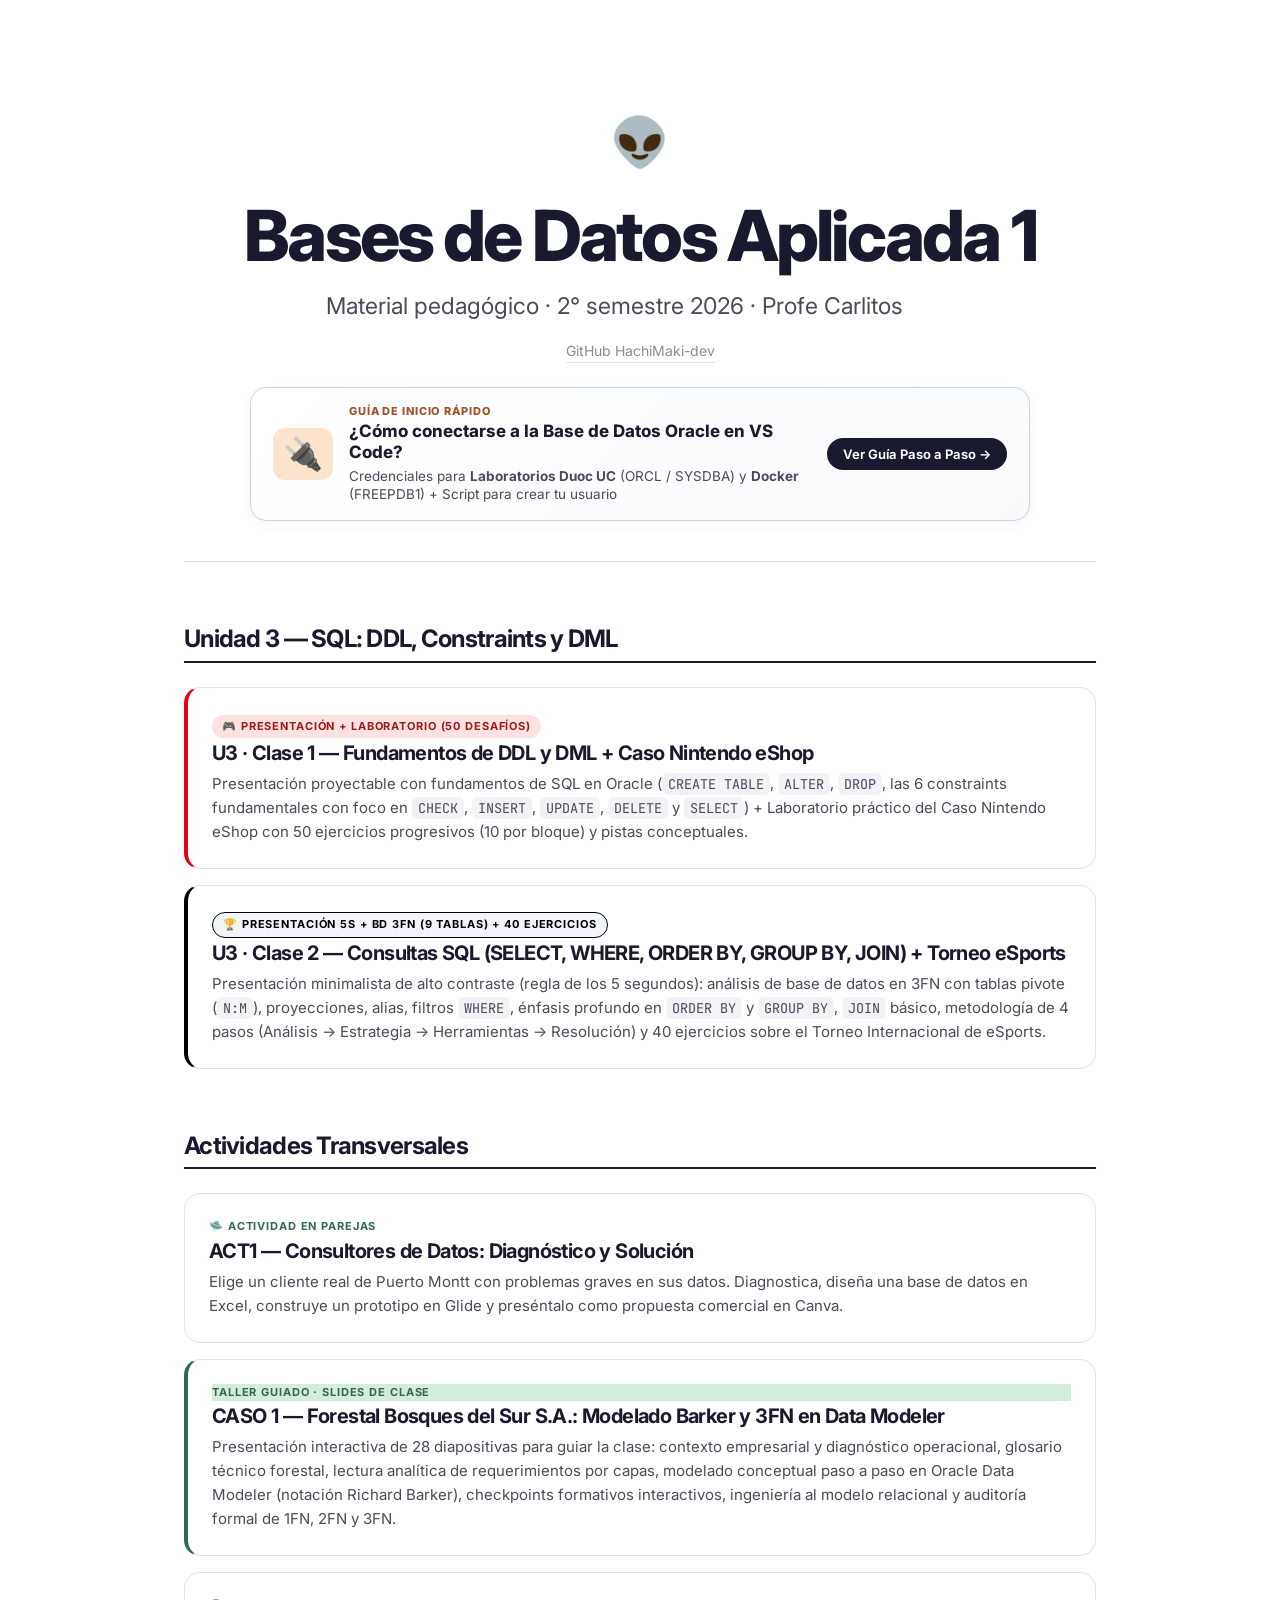
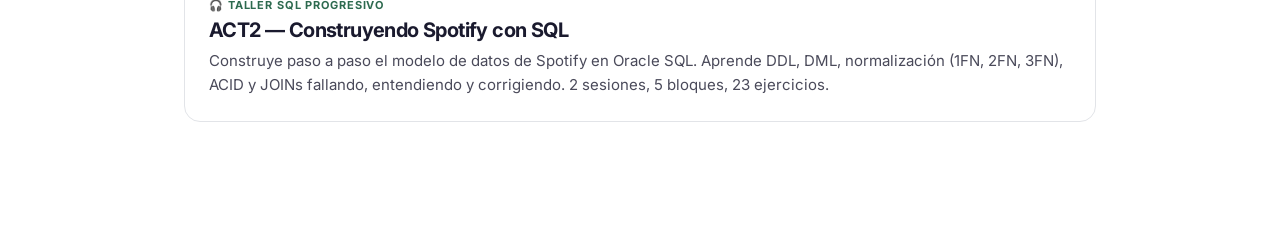
==== commit 459e7f47: "select mas ejercicios" ====
--- a/index.html
+++ b/index.html
@@ -40,6 +40,12 @@
         <h3>U3 · Clase 1 — Fundamentos de DDL y DML + Caso Nintendo eShop</h3>
         <p>Presentación proyectable con fundamentos de SQL en Oracle (<code>CREATE TABLE</code>, <code>ALTER</code>, <code>DROP</code>, las 6 constraints fundamentales con foco en <code>CHECK</code>, <code>INSERT</code>, <code>UPDATE</code>, <code>DELETE</code> y <code>SELECT</code>) + Laboratorio práctico del Caso Nintendo eShop con 50 ejercicios progresivos (10 por bloque) y pistas conceptuales.</p>
       </a>
+
+      <a href="contenidos/03_sql_apex_dashboards/U3_Clase2_Consultas_Select_eSports.html" class="content-card" style="border-left: 4px solid #000000; margin-top: 14px;">
+        <div class="cc-type ppt" style="display: inline-block; background: #F1F5F9; color: #000000; border: 1px solid #000000; padding: 3px 10px; border-radius: 999px;">🏆 Presentación 5s + BD 3FN (9 Tablas) + 40 Ejercicios</div>
+        <h3>U3 · Clase 2 — Consultas SQL (SELECT, WHERE, ORDER BY, GROUP BY, JOIN) + Torneo eSports</h3>
+        <p>Presentación minimalista de alto contraste (regla de los 5 segundos): análisis de base de datos en 3FN con tablas pivote (<code>N:M</code>), proyecciones, alias, filtros <code>WHERE</code>, énfasis profundo en <code>ORDER BY</code> y <code>GROUP BY</code>, <code>JOIN</code> básico, metodología de 4 pasos (Análisis → Estrategia → Herramientas → Resolución) y 40 ejercicios sobre el Torneo Internacional de eSports.</p>
+      </a>
     </section>
 
     <!-- ACTIVIDADES TRANSVERSALES -->
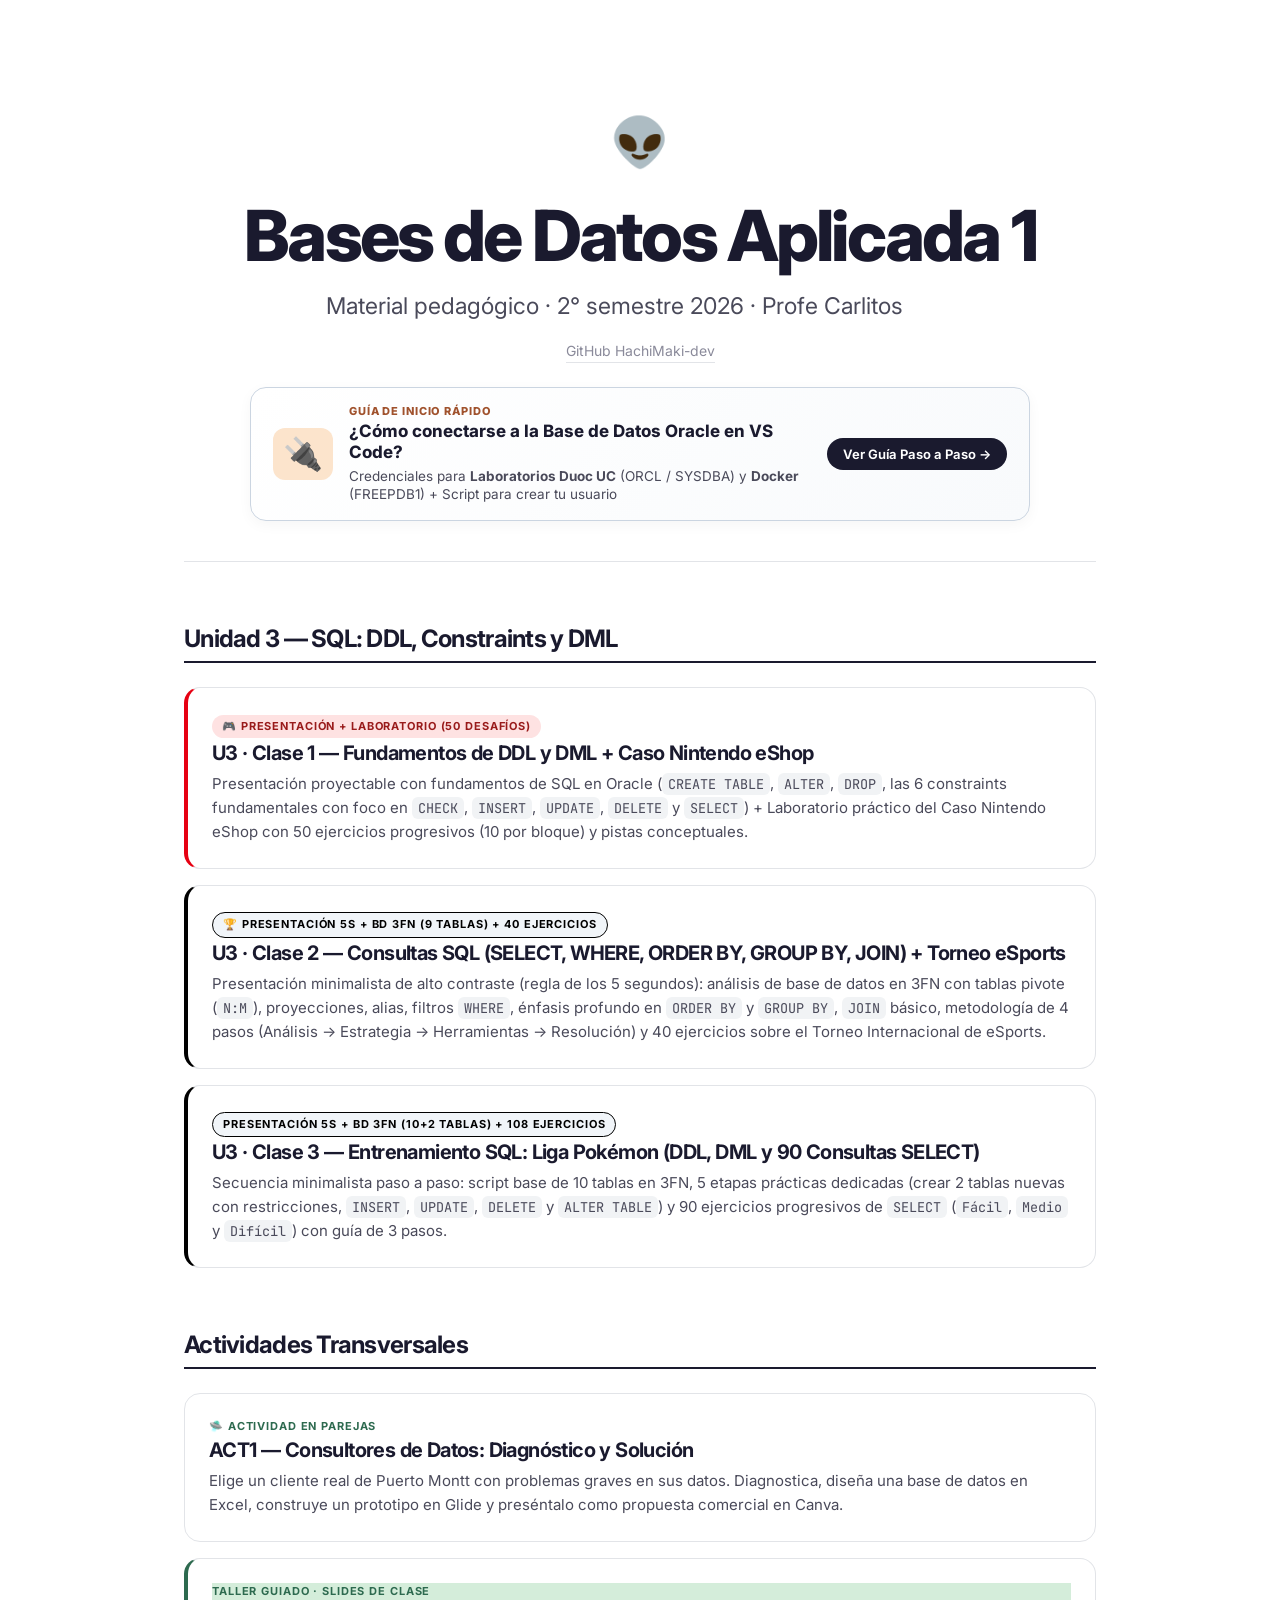
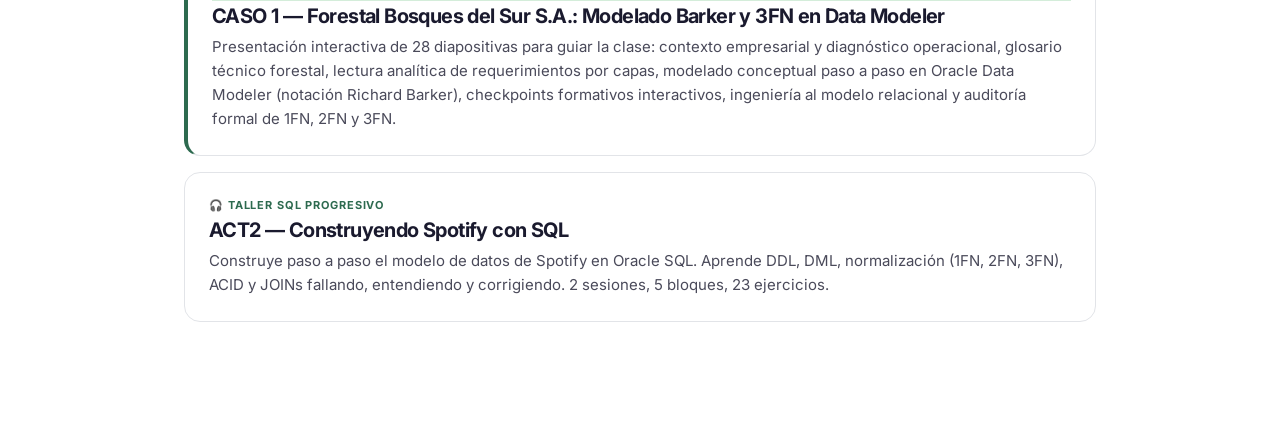
==== commit 3f0c989e: "EA3 full" ====
--- a/index.html
+++ b/index.html
@@ -46,6 +46,12 @@
         <h3>U3 · Clase 2 — Consultas SQL (SELECT, WHERE, ORDER BY, GROUP BY, JOIN) + Torneo eSports</h3>
         <p>Presentación minimalista de alto contraste (regla de los 5 segundos): análisis de base de datos en 3FN con tablas pivote (<code>N:M</code>), proyecciones, alias, filtros <code>WHERE</code>, énfasis profundo en <code>ORDER BY</code> y <code>GROUP BY</code>, <code>JOIN</code> básico, metodología de 4 pasos (Análisis → Estrategia → Herramientas → Resolución) y 40 ejercicios sobre el Torneo Internacional de eSports.</p>
       </a>
+
+      <a href="contenidos/03_sql_apex_dashboards/U3_Clase3_Entrenamiento_Pokemon_SQL.html" class="content-card" style="border-left: 4px solid #000000; margin-top: 14px;">
+        <div class="cc-type ppt" style="display: inline-block; background: #F1F5F9; color: #000000; border: 1px solid #000000; padding: 3px 10px; border-radius: 999px;">Presentación 5s + BD 3FN (10+2 Tablas) + 108 Ejercicios</div>
+        <h3>U3 · Clase 3 — Entrenamiento SQL: Liga Pokémon (DDL, DML y 90 Consultas SELECT)</h3>
+        <p>Secuencia minimalista paso a paso: script base de 10 tablas en 3FN, 5 etapas prácticas dedicadas (crear 2 tablas nuevas con restricciones, <code>INSERT</code>, <code>UPDATE</code>, <code>DELETE</code> y <code>ALTER TABLE</code>) y 90 ejercicios progresivos de <code>SELECT</code> (<code>Fácil</code>, <code>Medio</code> y <code>Difícil</code>) con guía de 3 pasos.</p>
+      </a>
     </section>
 
     <!-- ACTIVIDADES TRANSVERSALES -->
